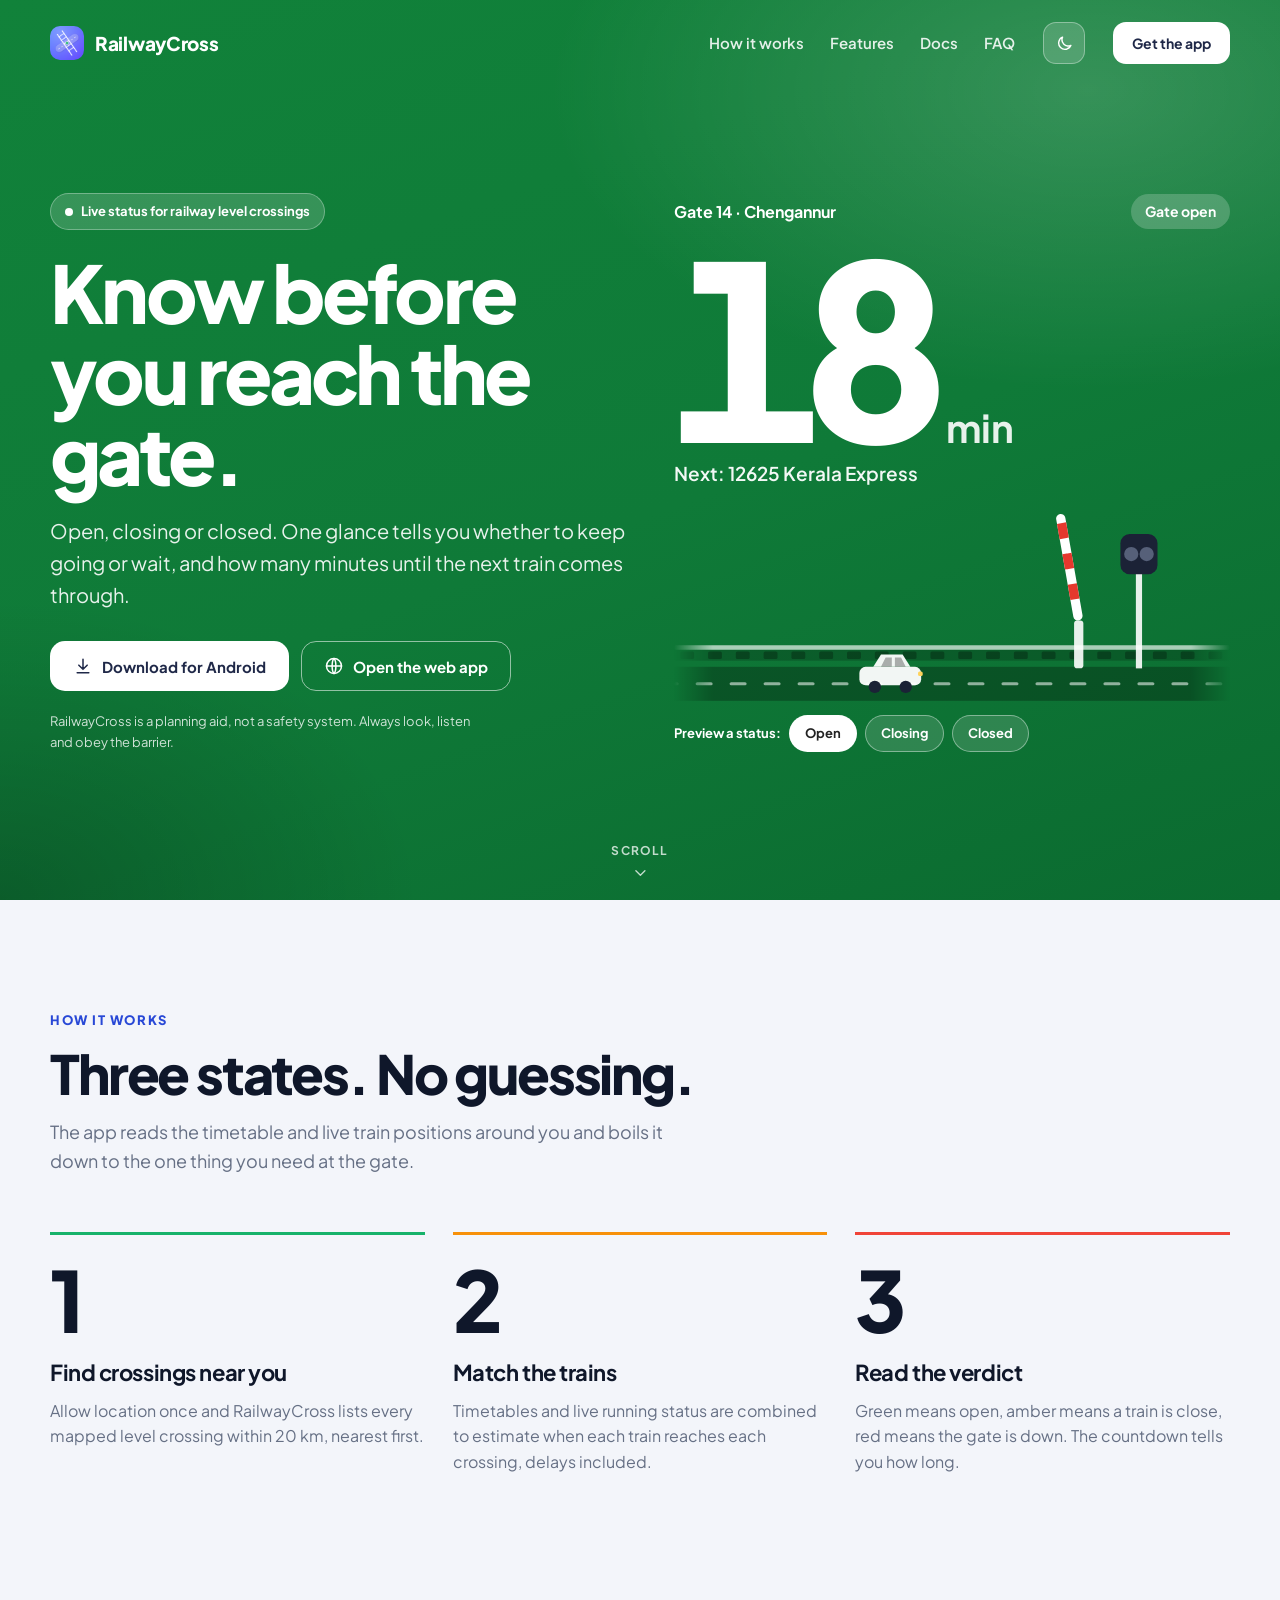
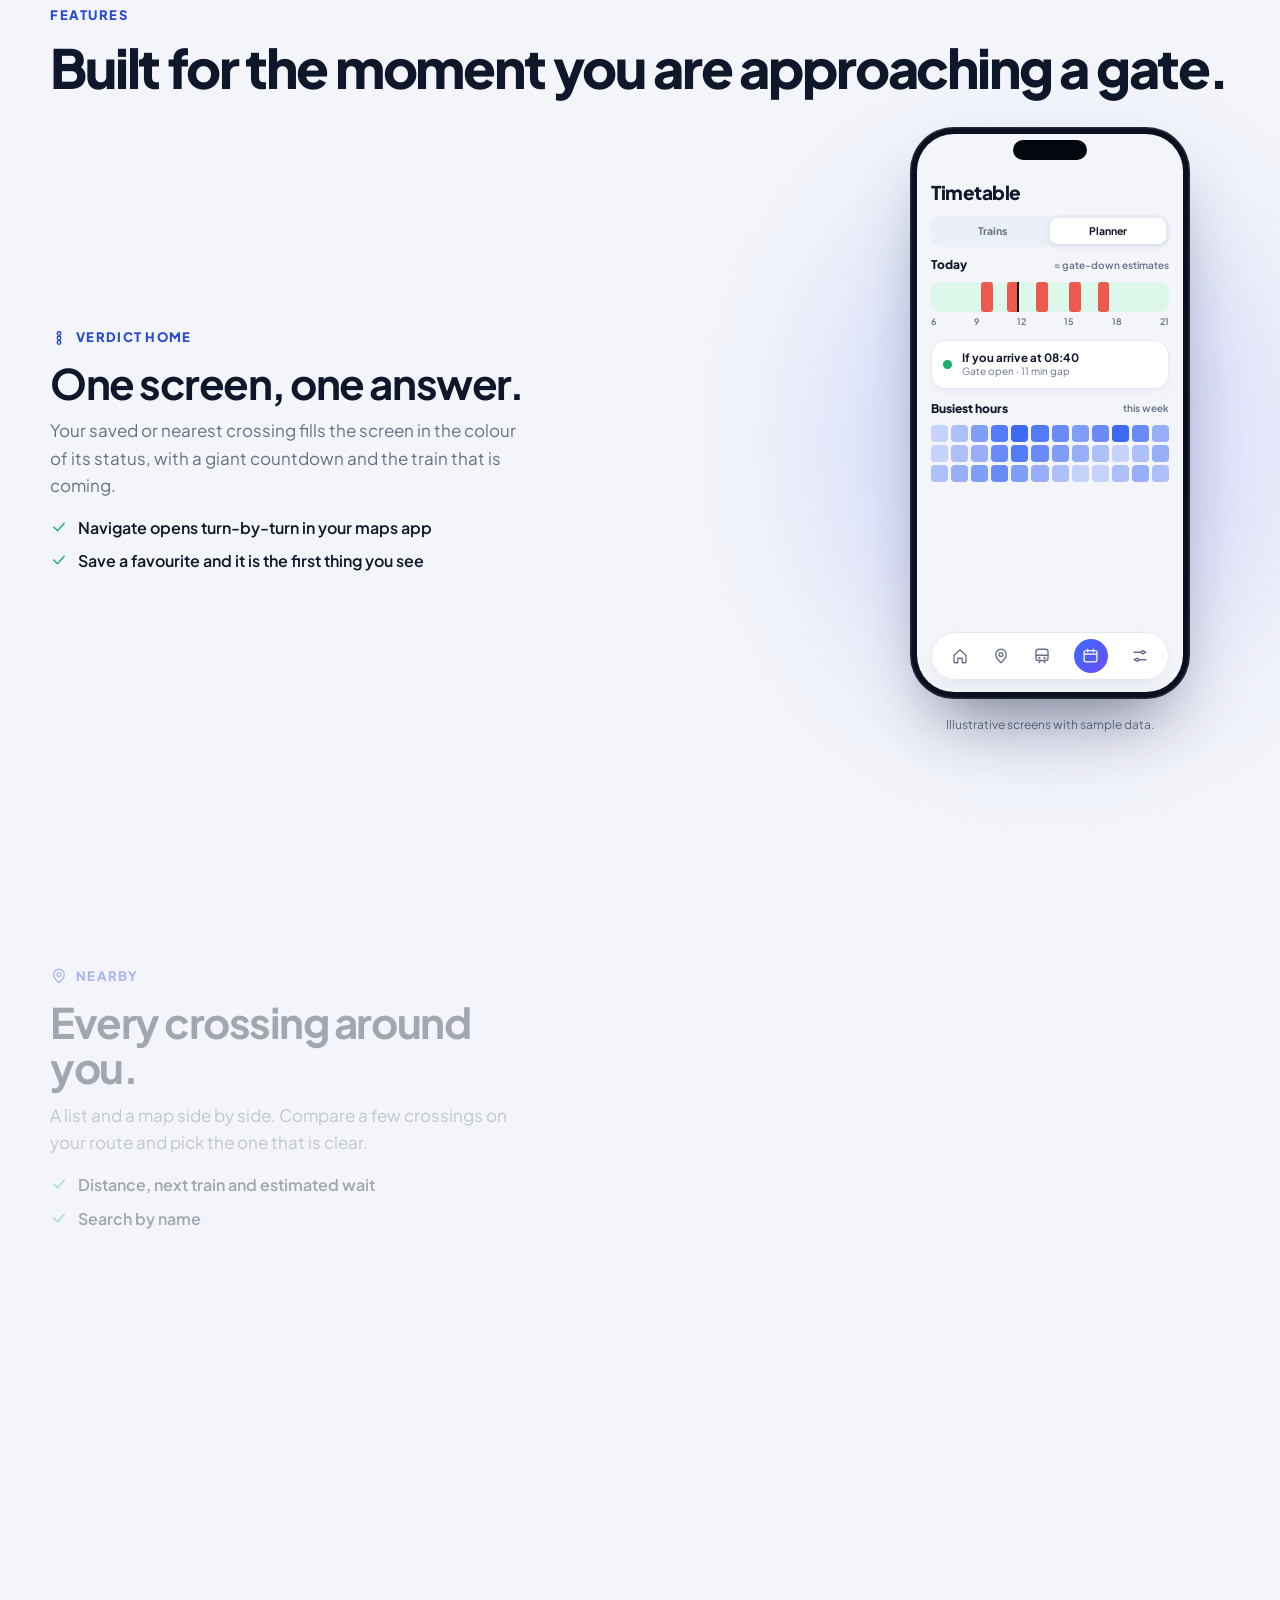
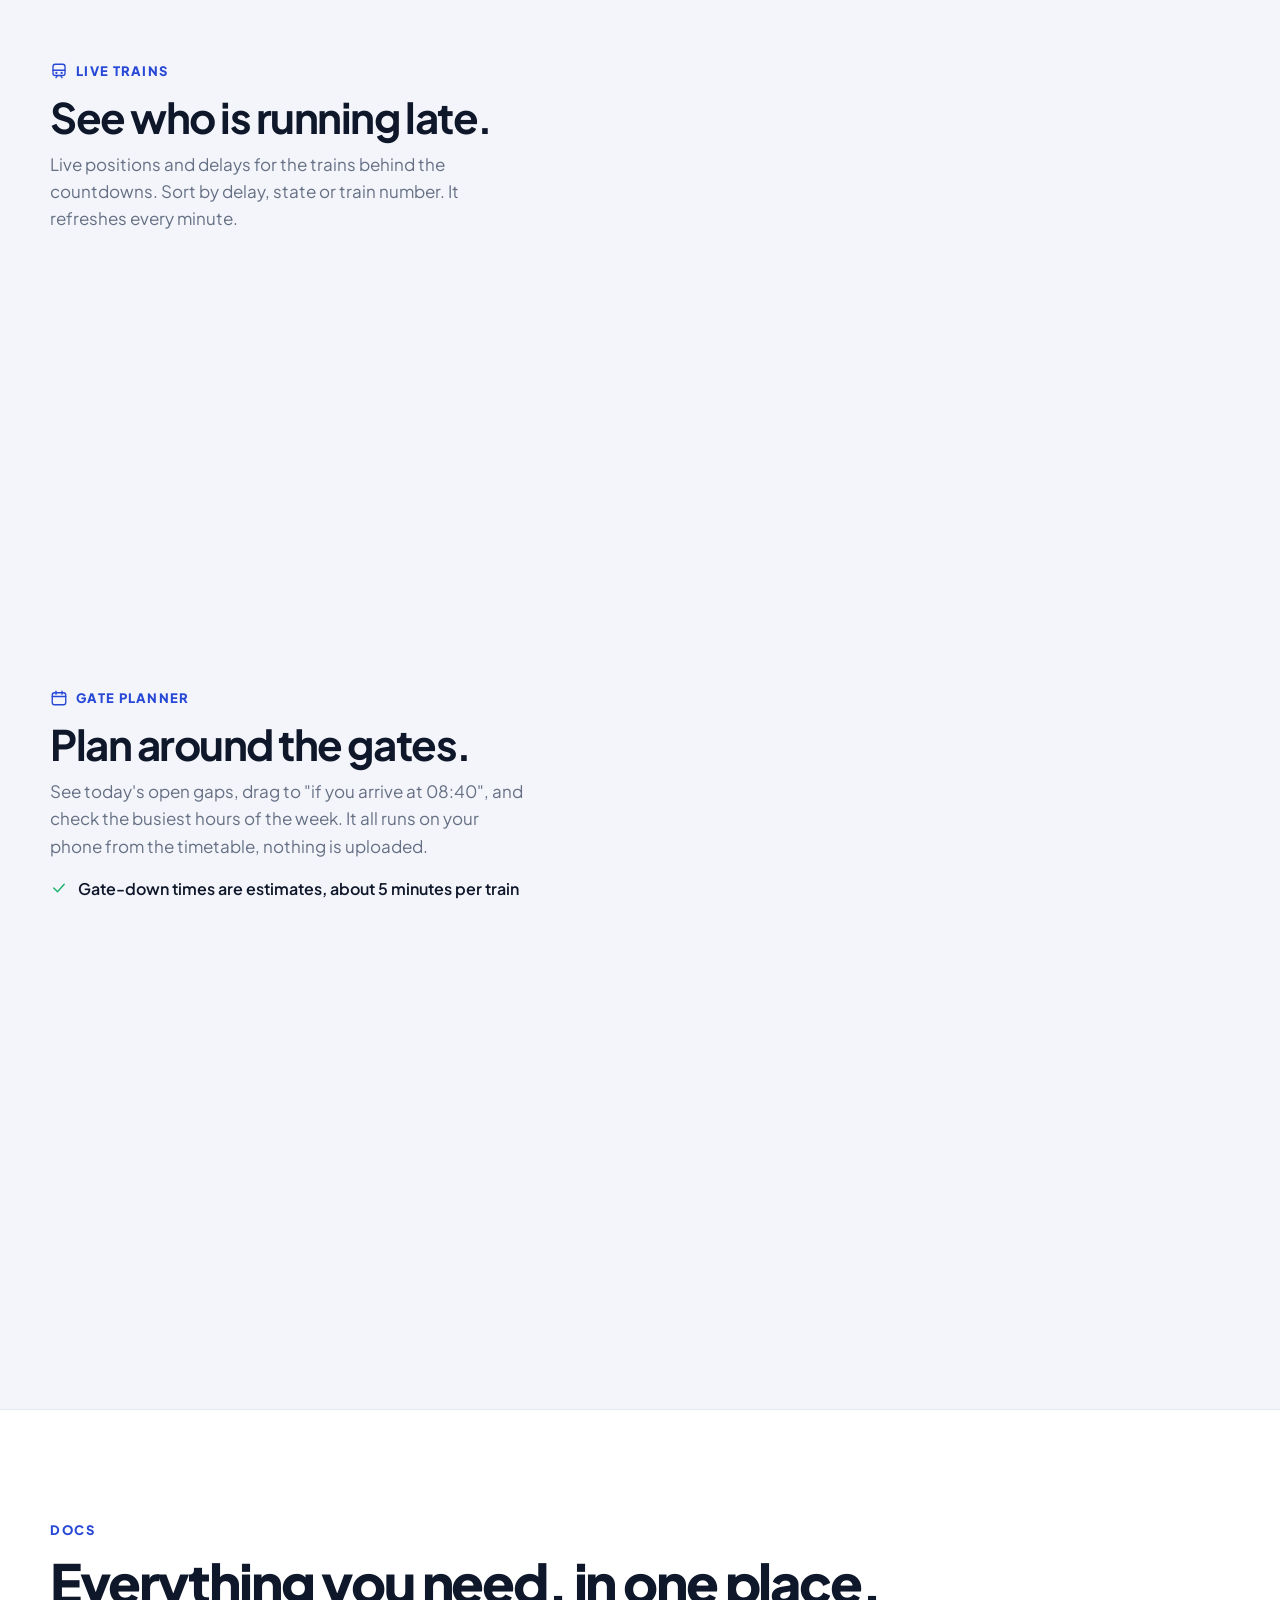
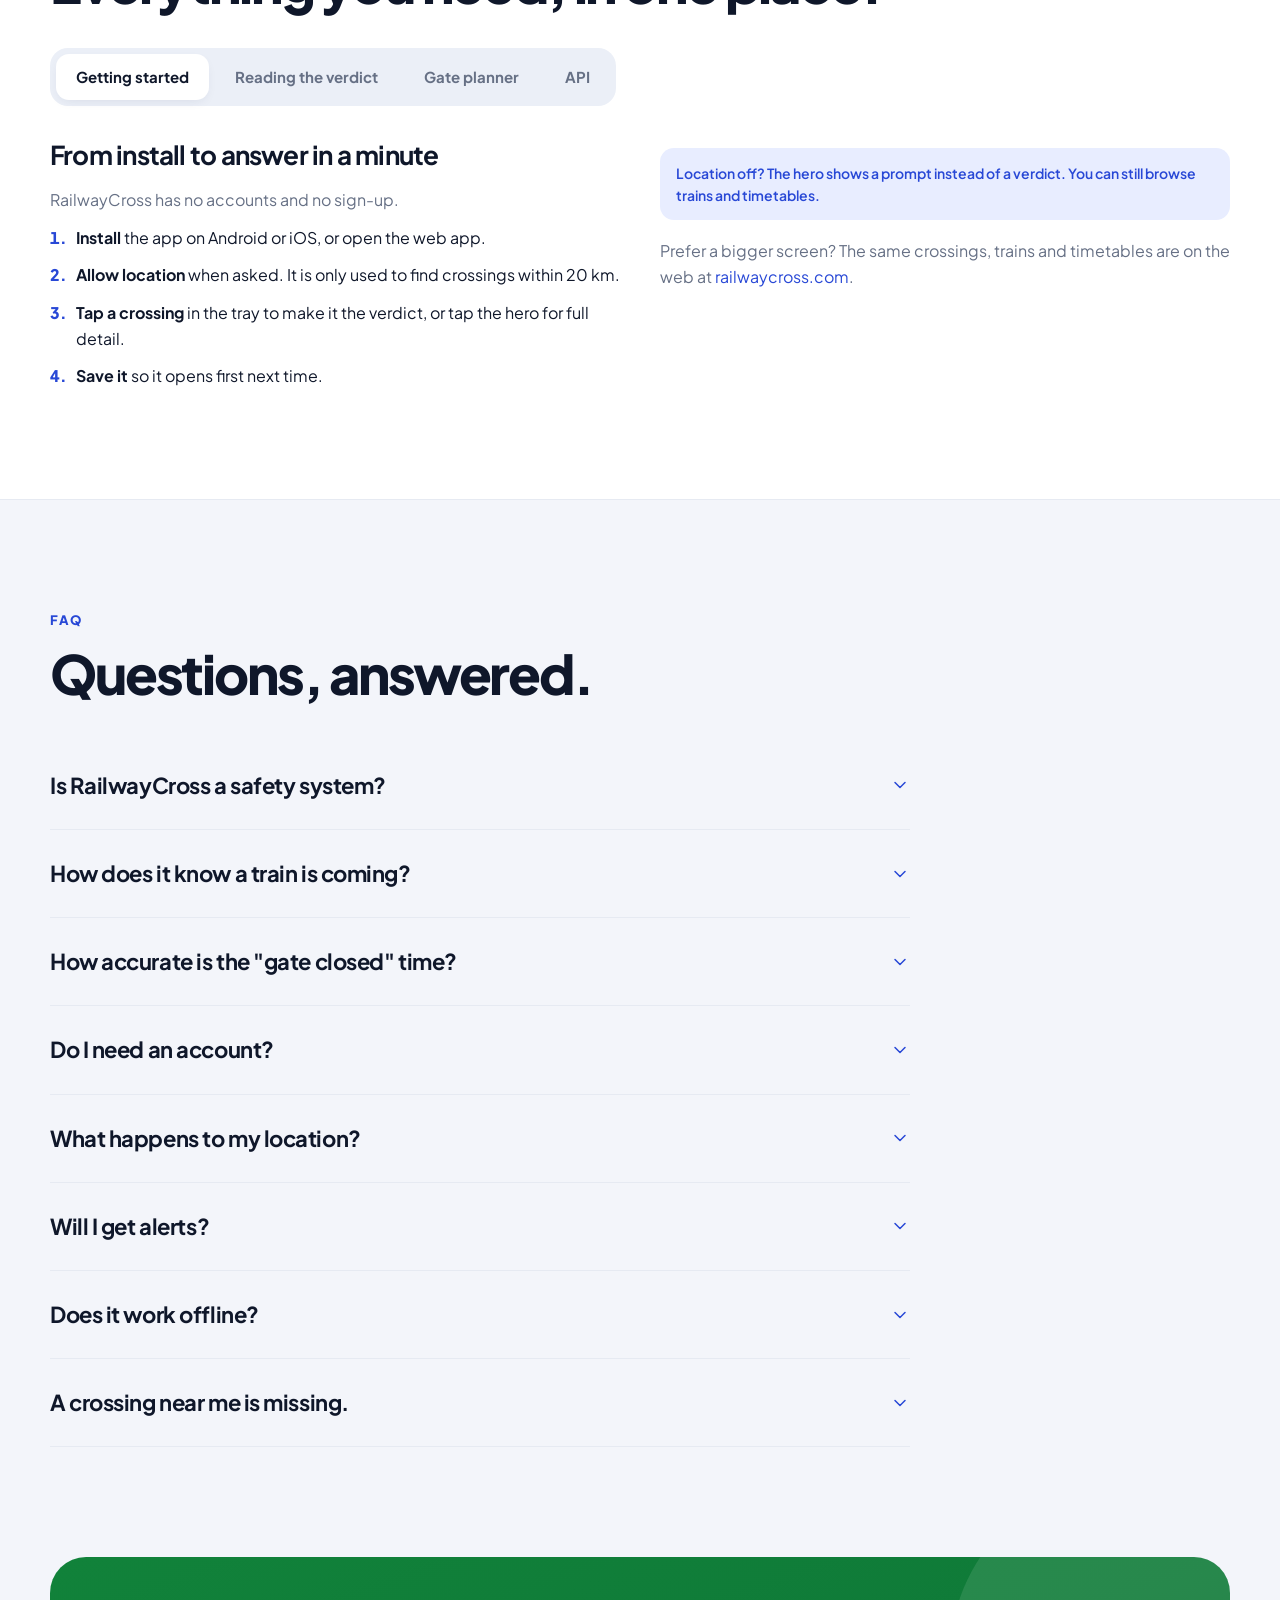
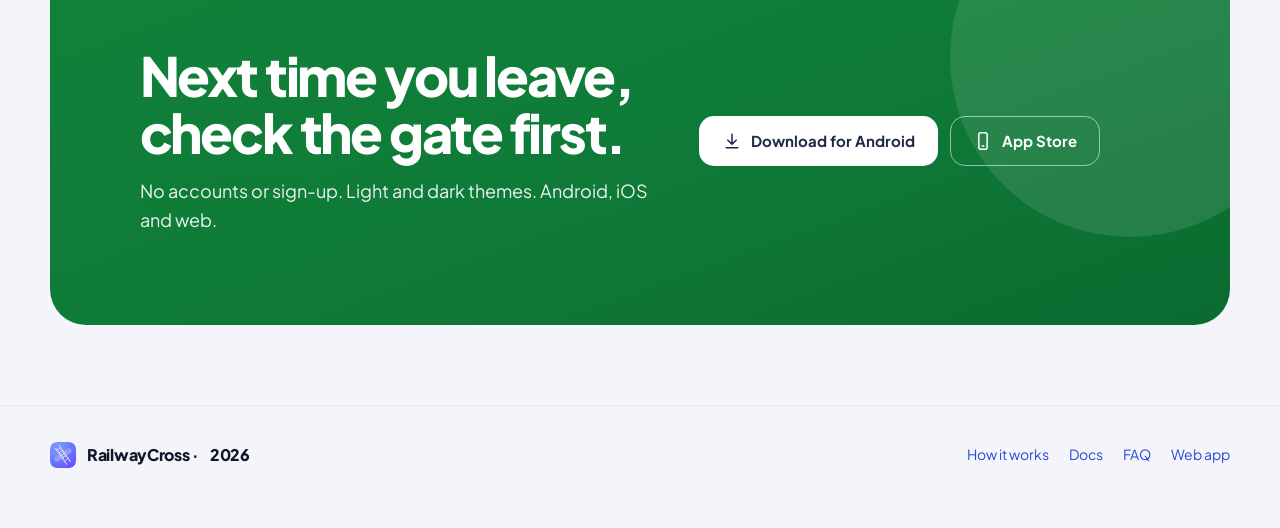
==== 1-verdict.html @ 06ab2696 "Add four landing page concepts Static pages under landing/ sharing the app's palette, bundled Plus J" ====
<!doctype html>
<html lang="en">
<head>
<meta charset="utf-8">
<meta name="viewport" content="width=device-width,initial-scale=1">
<title>RailwayCross | Know before you reach the gate</title>
<meta name="description" content="RailwayCross tells you whether a railway level crossing is open, closing or closed, and how long until the next train.">
<meta name="theme-color" content="#0F7A38">
<link rel="icon" type="image/png" href="assets/favicon.png">
<link rel="apple-touch-icon" href="assets/favicon.png">
<link rel="stylesheet" href="assets/common.css">
<script src="assets/common.js"></script>
<style>
/* Concept 1 — "Verdict": the whole page is one status-coloured verdict, then it relaxes into a calm light page. */
.hero{position:relative;color:#fff;overflow:hidden;min-height:100svh;display:flex;flex-direction:column}
.hero::before{content:"";position:absolute;inset:0;background:radial-gradient(900px 500px at 85% 10%,rgba(255,255,255,.16),transparent 60%),radial-gradient(700px 500px at 0% 100%,rgba(0,0,0,.22),transparent 60%)}
.top{position:relative;z-index:5;display:flex;align-items:center;gap:28px;padding:22px 0}
.brand{display:flex;align-items:center;gap:11px;font-weight:800;font-size:19px;letter-spacing:-.3px;color:inherit}
.top nav{display:flex;gap:26px;margin-left:auto;font-weight:600;font-size:15px}
.top nav a{color:rgba(255,255,255,.88)}.top nav a:hover{color:#fff}
.top .theme-toggle{background:rgba(255,255,255,.16);border-color:rgba(255,255,255,.35);color:#fff}
.top .btn{height:42px;font-size:14px;padding:0 18px;border-radius:13px}
.hero-grid{position:relative;z-index:2;flex:1;display:grid;grid-template-columns:1.05fr 1fr;gap:40px;align-items:center;padding:16px 0 56px}
.eyebrow{display:inline-flex;align-items:center;gap:8px;background:rgba(255,255,255,.16);border:1px solid rgba(255,255,255,.3);padding:7px 14px;border-radius:99px;font-weight:700;font-size:13px}
.eyebrow i{width:8px;height:8px;border-radius:50%;background:#fff;animation:pulse 1.6s ease-in-out infinite}
@keyframes pulse{50%{opacity:.35;transform:scale(1.5)}}
h1{font-size:clamp(42px,6.2vw,80px);line-height:1.02;letter-spacing:-.045em;font-weight:800;margin:22px 0 20px}
.lede{font-size:clamp(17px,1.6vw,20px);max-width:30em;color:rgba(255,255,255,.9)}
.cta{display:flex;flex-wrap:wrap;gap:12px;margin-top:30px}
.fine{margin-top:20px;font-size:13px;color:rgba(255,255,255,.8);max-width:34em}
.stage{position:relative}
.stage .row{display:flex;align-items:center;justify-content:space-between;gap:12px;font-weight:700}
.stage .row .chip{background:rgba(255,255,255,.2);padding:6px 14px;border-radius:99px;font-size:14px}
.countdown{display:flex;align-items:baseline;gap:14px;line-height:.9;margin:6px 0 4px}
.countdown b{font-size:clamp(130px,19vw,260px);font-weight:800;letter-spacing:-.07em;font-variant-numeric:tabular-nums}
.countdown i{font-style:normal;font-size:clamp(26px,3vw,40px);font-weight:700;opacity:.9}
.stage .sub{font-size:19px;font-weight:600;opacity:.95}
.stage .scene{margin-top:12px}
.preview{display:flex;gap:8px;align-items:center;margin-top:14px;font-size:13px;font-weight:700;flex-wrap:wrap}
.preview button{background:rgba(255,255,255,.14);border:1.5px solid rgba(255,255,255,.4);color:#fff;padding:7px 15px;border-radius:99px;font-weight:700;font-size:13px}
.preview button[aria-pressed="true"]{background:#fff;color:#222}
.scroll-cue{position:absolute;bottom:18px;left:50%;transform:translateX(-50%);z-index:3;font-size:12px;font-weight:700;letter-spacing:.1em;text-transform:uppercase;opacity:.75;display:flex;flex-direction:column;align-items:center;gap:4px}
.scroll-cue svg{animation:bob 1.6s ease-in-out infinite}
@keyframes bob{50%{transform:translateY(5px)}}

section{padding:110px 0}
.kicker{font-size:13px;font-weight:800;letter-spacing:.12em;text-transform:uppercase;color:var(--acd)}
h2{font-size:clamp(32px,4.4vw,54px);line-height:1.06;letter-spacing:-.04em;font-weight:800;margin:14px 0 16px}
.sec-lede{font-size:18px;color:var(--mut);max-width:36em}

/* how it works */
.steps{display:grid;grid-template-columns:repeat(3,1fr);gap:28px;margin-top:56px}
.step{border-top:3px solid var(--tx);padding-top:22px}
.step:nth-child(1){border-color:var(--ok)}.step:nth-child(2){border-color:var(--warn)}.step:nth-child(3){border-color:var(--bad)}
.step .n{font-size:84px;font-weight:800;letter-spacing:-.06em;line-height:1;color:var(--tx)}
.step h3{font-size:22px;letter-spacing:-.02em;margin:14px 0 8px}
.step p{color:var(--mut)}

/* sticky features */
.feat-wrap{display:grid;grid-template-columns:1fr 360px;gap:80px;align-items:start}
.feats{padding-bottom:20vh}
.feat{min-height:72vh;display:flex;flex-direction:column;justify-content:center;opacity:.35;transition:opacity .4s;max-width:30em}
.feat.on{opacity:1}
.feat .tag{display:inline-flex;align-items:center;gap:8px;color:var(--acd);font-weight:800;font-size:13px;letter-spacing:.1em;text-transform:uppercase}
.feat h3{font-size:clamp(28px,3.4vw,42px);letter-spacing:-.035em;line-height:1.08;margin:12px 0}
.feat p{color:var(--mut);font-size:17px}
.feat ul{margin:16px 0 0;padding:0;list-style:none;display:grid;gap:8px}
.feat li{display:flex;gap:10px;align-items:flex-start;font-weight:600}
.feat li svg{color:var(--ok);margin-top:3px}
.sticky{position:sticky;top:calc(50vh - 286px)}
.sticky .phone{margin-inline:auto;--s:1}
.sticky .phone .ph-screen{transition:opacity .25s}
.sticky::before{content:"";position:absolute;inset:8% -14% 4%;background:var(--brand);opacity:.16;filter:blur(70px);border-radius:50%}
.sticky .phone{position:relative}
.sample{font-size:12px;color:var(--mut);text-align:center;margin-top:16px}

/* docs */
.docs{background:var(--sf);border-block:1px solid var(--ln)}
.tabs{display:flex;gap:6px;flex-wrap:wrap;margin:36px 0 0;background:var(--subtle);padding:6px;border-radius:18px;width:fit-content;max-width:100%}
.tabs button{border:0;background:transparent;padding:11px 20px;border-radius:13px;font-weight:700;color:var(--mut);font-size:15px}
.tabs button[aria-selected="true"]{background:var(--sf);color:var(--tx);box-shadow:0 4px 12px -4px var(--shadow)}
.panel{margin-top:28px;display:grid;grid-template-columns:1fr 1fr;gap:40px;align-items:start}
.panel[hidden]{display:none}
.panel h3{font-size:26px;letter-spacing:-.03em;margin-bottom:12px}
.panel p{color:var(--mut);margin-bottom:12px}
.panel ol{padding-left:20px;margin:0;display:grid;gap:12px}
.panel li{padding-left:6px}.panel li::marker{font-weight:800;color:var(--acd)}
.legend{display:grid;gap:12px}
.legend .it{display:flex;gap:14px;align-items:center;border-radius:18px;padding:16px 18px;color:#fff;background:linear-gradient(160deg,var(--a),var(--b))}
.legend .it b{font-size:17px;display:block}.legend .it span{font-size:14px;opacity:.92}
.legend .it .px{margin-left:auto;background:rgba(255,255,255,.2);color:#fff}
pre{margin:0;background:#0B1020;color:#DCE6FF;border-radius:18px;padding:20px 22px;overflow:auto;font:13px/1.65 var(--mono);box-shadow:0 20px 40px -24px rgba(0,0,0,.5)}
pre .k{color:#8FB0FF}pre .s{color:#7FE3B1}pre .c{color:#7A86A6}
.note{background:var(--acsoft);color:var(--acd);border-radius:14px;padding:14px 16px;font-weight:600;font-size:14px;margin-top:14px}

/* faq */
.faq{max-width:860px;margin-top:40px}
details{border-bottom:1.5px solid var(--ln);padding:6px 0}
summary{list-style:none;cursor:pointer;display:flex;justify-content:space-between;align-items:center;gap:20px;padding:20px 0;font-size:clamp(18px,2vw,22px);font-weight:700;letter-spacing:-.02em}
summary::-webkit-details-marker{display:none}
summary svg{transition:transform .25s;color:var(--acd)}
details[open] summary svg{transform:rotate(180deg)}
details p{color:var(--mut);padding:0 0 22px;max-width:46em;font-size:17px}

/* closing CTA */
.final{padding:0 0 80px}
.final .box{border-radius:36px;color:#fff;padding:clamp(40px,7vw,90px);display:grid;grid-template-columns:1.2fr 1fr;gap:30px;align-items:center;position:relative;overflow:hidden}
.final .box::after{content:"";position:absolute;right:-80px;top:-80px;width:360px;height:360px;border-radius:50%;background:rgba(255,255,255,.1)}
.final h2{margin-top:0}
footer{padding:36px 0 60px;border-top:1px solid var(--ln);color:var(--mut);font-size:14px}
footer .wrap{display:flex;gap:20px;flex-wrap:wrap;align-items:center;justify-content:space-between}
footer nav{display:flex;gap:20px;flex-wrap:wrap}

@media (max-width:980px){
  .top nav{display:none}.top .theme-toggle{margin-left:auto}
  .hero-grid{grid-template-columns:1fr;gap:34px;padding-top:6px}
  .scroll-cue{display:none}
  .steps{grid-template-columns:1fr}
  .feat-wrap{grid-template-columns:1fr;gap:20px}
  .sticky{position:relative;top:0;order:-1;margin-bottom:10px}
  .sticky .phone{--s:.85}
  .sticky::before{inset:8% 8% 4%}
  .feat{min-height:auto;opacity:1;padding:26px 0}
  .feats{padding-bottom:0}
  .panel,.final .box{grid-template-columns:1fr}
  section{padding:80px 0}
}
@media (max-width:520px){.top .btn{display:none}}
</style>
</head>
<body>

<header class="hero vbg" data-demo data-state="open" id="top">
  <div class="wrap top">
    <a class="brand" href="#top"><span data-logo="34"></span>RailwayCross</a>
    <nav aria-label="Primary">
      <a href="#how">How it works</a><a href="#features">Features</a><a href="#docs">Docs</a><a href="#faq">FAQ</a>
    </nav>
    <button class="theme-toggle" data-theme-toggle type="button"></button>
    <a class="btn btn-white" href="#get">Get the app</a>
  </div>

  <div class="wrap hero-grid">
    <div>
      <span class="eyebrow"><i></i> Live status for railway level crossings</span>
      <h1>Know before you reach the gate.</h1>
      <p class="lede">Open, closing or closed. One glance tells you whether to keep going or wait, and how many minutes until the next train comes through.</p>
      <div class="cta" id="get">
        <a class="btn btn-white" href="#" data-icon="download">Download for Android</a>
        <a class="btn btn-line" href="https://railwaycross.com/" data-icon="globe">Open the web app</a>
      </div>
      <p class="fine">RailwayCross is a planning aid, not a safety system. Always look, listen and obey the barrier.</p>
    </div>

    <div class="stage" aria-live="polite">
      <div class="row"><span>Gate 14 · Chengannur</span><span class="chip" data-bind="pill">Gate open</span></div>
      <div class="countdown"><b data-bind="big">18</b><i data-bind="unit">min</i></div>
      <div class="sub" data-bind="sub">Next: 12625 Kerala Express</div>
      <div data-scene></div>
      <div class="preview"><span>Preview a status:</span>
        <button type="button" data-set-state="open" aria-pressed="true">Open</button>
        <button type="button" data-set-state="closing" aria-pressed="false">Closing</button>
        <button type="button" data-set-state="closed" aria-pressed="false">Closed</button>
      </div>
    </div>
  </div>
  <div class="scroll-cue" aria-hidden="true">Scroll<span data-icon="chevron" data-size="18"></span></div>
</header>

<main>
<section id="how">
  <div class="wrap">
    <div class="kicker reveal">How it works</div>
    <h2 class="reveal">Three states. No guessing.</h2>
    <p class="sec-lede reveal">The app reads the timetable and live train positions around you and boils it down to the one thing you need at the gate.</p>
    <div class="steps">
      <div class="step reveal"><div class="n">1</div><h3>Find crossings near you</h3><p>Allow location once and RailwayCross lists every mapped level crossing within 20 km, nearest first.</p></div>
      <div class="step reveal"><div class="n">2</div><h3>Match the trains</h3><p>Timetables and live running status are combined to estimate when each train reaches each crossing, delays included.</p></div>
      <div class="step reveal"><div class="n">3</div><h3>Read the verdict</h3><p>Green means open, amber means a train is close, red means the gate is down. The countdown tells you how long.</p></div>
    </div>
  </div>
</section>

<section id="features" style="padding-top:20px">
  <div class="wrap">
    <div class="kicker reveal">Features</div>
    <h2 class="reveal">Built for the moment you are approaching a gate.</h2>
    <div class="feat-wrap" style="margin-top:30px">
      <div class="feats">
        <article class="feat on" data-screen="home">
          <span class="tag"><span data-icon="signal" data-size="18"></span>Verdict home</span>
          <h3>One screen, one answer.</h3>
          <p>Your saved or nearest crossing fills the screen in the colour of its status, with a giant countdown and the train that is coming.</p>
          <ul><li><span data-icon="check" data-size="18"></span>Navigate opens turn-by-turn in your maps app</li><li><span data-icon="check" data-size="18"></span>Save a favourite and it is the first thing you see</li></ul>
        </article>
        <article class="feat" data-screen="nearby">
          <span class="tag"><span data-icon="pin" data-size="18"></span>Nearby</span>
          <h3>Every crossing around you.</h3>
          <p>A list and a map side by side. Compare a few crossings on your route and pick the one that is clear.</p>
          <ul><li><span data-icon="check" data-size="18"></span>Distance, next train and estimated wait</li><li><span data-icon="check" data-size="18"></span>Search by name</li></ul>
        </article>
        <article class="feat" data-screen="trains">
          <span class="tag"><span data-icon="train" data-size="18"></span>Live trains</span>
          <h3>See who is running late.</h3>
          <p>Live positions and delays for the trains behind the countdowns. Sort by delay, state or train number. It refreshes every minute.</p>
        </article>
        <article class="feat" data-screen="planner">
          <span class="tag"><span data-icon="calendar" data-size="18"></span>Gate planner</span>
          <h3>Plan around the gates.</h3>
          <p>See today's open gaps, drag to "if you arrive at 08:40", and check the busiest hours of the week. It all runs on your phone from the timetable, nothing is uploaded.</p>
          <ul><li><span data-icon="check" data-size="18"></span>Gate-down times are estimates, about 5 minutes per train</li></ul>
        </article>
      </div>
      <div class="sticky" aria-hidden="false">
        <div data-demo data-state="open"><div class="phone" data-phone="home" id="stickyPhone"></div></div>
        <p class="sample">Illustrative screens with sample data.</p>
      </div>
    </div>
  </div>
</section>

<section class="docs" id="docs">
  <div class="wrap">
    <div class="kicker reveal">Docs</div>
    <h2 class="reveal">Everything you need, in one place.</h2>
    <div class="tabs" role="tablist" aria-label="Documentation">
      <button role="tab" aria-selected="true" aria-controls="p1" id="t1">Getting started</button>
      <button role="tab" aria-selected="false" aria-controls="p2" id="t2">Reading the verdict</button>
      <button role="tab" aria-selected="false" aria-controls="p3" id="t3">Gate planner</button>
      <button role="tab" aria-selected="false" aria-controls="p4" id="t4">API</button>
    </div>

    <div class="panel" id="p1" role="tabpanel" aria-labelledby="t1">
      <div><h3>From install to answer in a minute</h3><p>RailwayCross has no accounts and no sign-up.</p>
        <ol><li><b>Install</b> the app on Android or iOS, or open the web app.</li><li><b>Allow location</b> when asked. It is only used to find crossings within 20 km.</li><li><b>Tap a crossing</b> in the tray to make it the verdict, or tap the hero for full detail.</li><li><b>Save it</b> so it opens first next time.</li></ol></div>
      <div><div class="note">Location off? The hero shows a prompt instead of a verdict. You can still browse trains and timetables.</div>
      <p style="margin-top:18px">Prefer a bigger screen? The same crossings, trains and timetables are on the web at <a href="https://railwaycross.com/">railwaycross.com</a>.</p></div>
    </div>

    <div class="panel" id="p2" role="tabpanel" aria-labelledby="t2" hidden>
      <div><h3>The colour is the answer</h3><p>The same three colours are used on the hero, the pills and the map, so a status reads the same everywhere.</p></div>
      <div class="legend">
        <div class="it" style="--a:#11823A;--b:#0B6B30"><div><b>Open</b><span>No train expected soon. The countdown shows time to the next one.</span></div><span class="px">Open</span></div>
        <div class="it" style="--a:#B85A00;--b:#8A3F08"><div><b>Closing</b><span>A train is close. The gate is about to come down.</span></div><span class="px">Closing</span></div>
        <div class="it" style="--a:#D8352A;--b:#8F1A12"><div><b>Closed</b><span>Gate down, train passing. Shows an estimated wait.</span></div><span class="px">Closed</span></div>
      </div>
    </div>

    <div class="panel" id="p3" role="tabpanel" aria-labelledby="t3" hidden>
      <div><h3>How the planner estimates gates</h3><p>The backend knows when trains pass a crossing, not how long the gate stays down. So the planner assumes each train closes it from 1 minute before to 4 minutes after the crossing time, and live delays shift those windows.</p>
        <p>Everything is computed on your device from the timetable it already loaded. Estimates are marked with "≈" wherever they appear.</p></div>
      <div><ol><li><b>Today</b> shows gate-down windows and the open gaps between them.</li><li><b>If you arrive at…</b> lets you scrub to a time and see the verdict for it.</li><li><b>Busiest hours</b> is a weekly heatmap of when gates are down most.</li></ol></div>
    </div>

    <div class="panel" id="p4" role="tabpanel" aria-labelledby="t4" hidden>
      <div><h3>Public, read-only endpoints</h3><p>The app is a client of the RailwayCross backend. The endpoints it uses need no key or login.</p>
        <p><b>GET /api/crossings/nearby/</b><br>latitude, longitude, radius (km, app uses 20), with_status=1 to include verdicts.</p>
        <p><b>GET /api/crossings/&lt;id&gt;/timetable/</b><br>Trains passing a crossing with crossing times.</p>
        <p><b>GET /api/trains/live/</b><br>sort = delay, state or number.</p>
        <div class="note">Response shapes can change. Treat this as a guide, not a contract.</div></div>
<pre><span class="c"># nearby crossings with status</span>
curl -G <span class="s">"https://admin.railwaycross.com/api/crossings/nearby/"</span> \
  -d latitude=9.30 -d longitude=76.59 -d radius=20 -d with_status=1

{
  <span class="k">"count"</span>: 2,
  <span class="k">"radius_km"</span>: 20,
  <span class="k">"crossings"</span>: [{
    <span class="k">"id"</span>: 14,
    <span class="k">"name"</span>: <span class="s">"Gate 14"</span>,
    <span class="k">"distance_km"</span>: 1.2,
    <span class="k">"status"</span>: <span class="s">"closing"</span>,
    <span class="k">"minutes_until_next"</span>: 3,
    <span class="k">"est_wait_minutes"</span>: 4,
    <span class="k">"next_train"</span>: {
      <span class="k">"train_number"</span>: 12625,
      <span class="k">"delay_minutes"</span>: 12
    }
  }]
}</pre>
    </div>
  </div>
</section>

<section id="faq">
  <div class="wrap">
    <div class="kicker reveal">FAQ</div>
    <h2 class="reveal">Questions, answered.</h2>
    <div class="faq">
      <details><summary>Is RailwayCross a safety system?<span data-icon="chevron"></span></summary><p>No. It is a planning aid built on timetables and live running data, and either can be wrong. Never cross against a barrier, signal or siren, and always look and listen yourself.</p></details>
      <details><summary>How does it know a train is coming?<span data-icon="chevron"></span></summary><p>The backend combines train timetables with live running status, then works out when each train should reach each crossing on its route, including the current delay.</p></details>
      <details><summary>How accurate is the "gate closed" time?<span data-icon="chevron"></span></summary><p>Train arrival times come from data. Gate-down duration is an estimate: we assume about 5 minutes per train. That is why the planner uses "≈" and says "estimates".</p></details>
      <details><summary>Do I need an account?<span data-icon="chevron"></span></summary><p>No. There are no accounts. Your saved crossing, theme and alert preferences are kept on your device.</p></details>
      <details><summary>What happens to my location?<span data-icon="chevron"></span></summary><p>Your coordinates are sent with the nearby-crossings request so the server can find crossings within 20 km. Nothing else about you is collected because there is nothing to sign in to.</p></details>
      <details><summary>Will I get alerts?<span data-icon="chevron"></span></summary><p>Settings has closure and delay alert toggles that record what you want. Push notification delivery is not switched on yet.</p></details>
      <details><summary>Does it work offline?<span data-icon="chevron"></span></summary><p>It needs a connection for live data. Without one you get a clear offline state instead of a stale answer.</p></details>
      <details><summary>A crossing near me is missing.<span data-icon="chevron"></span></summary><p>Crossings come from the backend's mapped data. If one is not there yet, it has not been mapped.</p></details>
    </div>
  </div>
</section>

<div class="final">
  <div class="wrap">
    <div class="box vbg" data-demo data-state="closing">
      <div><h2>Next time you leave, check the gate first.</h2><p style="font-size:18px;opacity:.92">No accounts or sign-up. Light and dark themes. Android, iOS and web.</p></div>
      <div class="cta" style="margin:0;justify-content:flex-start"><a class="btn btn-white" href="#" data-icon="download">Download for Android</a><a class="btn btn-line" href="#" data-icon="phone">App Store</a></div>
    </div>
  </div>
</div>
</main>

<footer>
  <div class="wrap">
    <span class="brand" style="color:var(--tx);font-size:16px"><span data-logo="26"></span>RailwayCross · <span data-year></span></span>
    <nav><a href="#how">How it works</a><a href="#docs">Docs</a><a href="#faq">FAQ</a><a href="https://railwaycross.com/">Web app</a></nav>
  </div>
</footer>

<script>
(function(){
  // Sticky phone swaps screen as each feature scrolls into the middle of the viewport.
  var phone=document.getElementById('stickyPhone'),feats=[].slice.call(document.querySelectorAll('.feat')),cur='home';
  if('IntersectionObserver' in window){
    var io=new IntersectionObserver(function(es){es.forEach(function(e){
      if(!e.isIntersecting)return;
      var n=e.target.getAttribute('data-screen');
      feats.forEach(function(f){f.classList.toggle('on',f===e.target)});
      if(n===cur)return;cur=n;
      var s=phone.querySelector('.ph-screen');if(s)s.style.opacity=0;
      setTimeout(function(){RC.mountPhone(phone,n)},180);
    })},{rootMargin:'-45% 0px -45% 0px'});
    feats.forEach(function(f){io.observe(f)});
  }
  // Docs tabs
  var tabs=[].slice.call(document.querySelectorAll('[role=tab]'));
  tabs.forEach(function(t){t.addEventListener('click',function(){
    tabs.forEach(function(x){var on=x===t;x.setAttribute('aria-selected',on);document.getElementById(x.getAttribute('aria-controls')).hidden=!on});
  });t.addEventListener('keydown',function(e){
    var i=tabs.indexOf(t),n=e.key==='ArrowRight'?i+1:e.key==='ArrowLeft'?i-1:null;
    if(n!==null){tabs[(n+tabs.length)%tabs.length].focus();tabs[(n+tabs.length)%tabs.length].click()}
  })});
})();
</script>
</body>
</html>
---- assets/common.css ----
/* RailwayCross landing pages: shared tokens + kit.
   Tokens are copied 1:1 from lib/theme/app_colors.dart and lib/utils/crossing_status.dart.
   Every landing page links this file, so the colour theme stays identical to the app. */

@font-face{font-family:'PlusJakartaSans';src:url(fonts/PlusJakartaSans-Regular.ttf) format('truetype');font-weight:400;font-display:swap}
@font-face{font-family:'PlusJakartaSans';src:url(fonts/PlusJakartaSans-Medium.ttf) format('truetype');font-weight:500;font-display:swap}
@font-face{font-family:'PlusJakartaSans';src:url(fonts/PlusJakartaSans-SemiBold.ttf) format('truetype');font-weight:600;font-display:swap}
@font-face{font-family:'PlusJakartaSans';src:url(fonts/PlusJakartaSans-Bold.ttf) format('truetype');font-weight:700;font-display:swap}
@font-face{font-family:'PlusJakartaSans';src:url(fonts/PlusJakartaSans-ExtraBold.ttf) format('truetype');font-weight:800;font-display:swap}

/* Animatable verdict colours so the status hero cross-fades instead of snapping. */
@property --vg1{syntax:'<color>';inherits:true;initial-value:#11823A}
@property --vg2{syntax:'<color>';inherits:true;initial-value:#0F7A38}
@property --vg3{syntax:'<color>';inherits:true;initial-value:#0B6B30}

:root{
  --pg:#F3F5FA; --sf:#FFFFFF; --subtle:#EBEFF7; --field:#FFFFFF;
  --tx:#0F172A; --mut:#667085; --ln:#E6EAF2; --bd:#DCE2EE;
  --ac:#3563F5; --acd:#2848D6; --acsoft:#E8EDFF; --shadow:rgba(27,42,80,.10);
  --ok:#17B26A; --okbg:#DDF7EA; --oktx:#067647;
  --warn:#F79009; --warnbg:#FEF0D3; --warntx:#B54708;
  --bad:#F04438; --badbg:#FDE4E1; --badtx:#B42318;
  --brand:linear-gradient(135deg,#3B6BFF,#6A4DFF);
  --brand-a:#3B6BFF; --brand-b:#6A4DFF;
  --font:'PlusJakartaSans',system-ui,-apple-system,'Segoe UI',Roboto,sans-serif;
  --mono:ui-monospace,SFMono-Regular,Menlo,Consolas,monospace;
  color-scheme:light;
}
:root[data-theme="dark"]{
  --pg:#090E1C; --sf:#131A2E; --subtle:#1B2440; --field:#131A2E;
  --tx:#EEF2FF; --mut:#93A0BA; --ln:#222C47; --bd:#2B3757;
  --ac:#4C7BFF; --acd:#A3BAFF; --acsoft:#1C2850; --shadow:rgba(0,0,0,.4);
  --okbg:#0E2F22; --oktx:#4ADE9A; --warnbg:#362407; --warntx:#FDB84A; --badbg:#3A1714; --badtx:#FF8A80;
  color-scheme:dark;
}
@media (prefers-color-scheme:dark){
  :root:not([data-theme="light"]){
    --pg:#090E1C; --sf:#131A2E; --subtle:#1B2440; --field:#131A2E;
    --tx:#EEF2FF; --mut:#93A0BA; --ln:#222C47; --bd:#2B3757;
    --ac:#4C7BFF; --acd:#A3BAFF; --acsoft:#1C2850; --shadow:rgba(0,0,0,.4);
    --okbg:#0E2F22; --oktx:#4ADE9A; --warnbg:#362407; --warntx:#FDB84A; --badbg:#3A1714; --badtx:#FF8A80;
    color-scheme:dark;
  }
}

/* Verdict status palettes (verdictGradient in crossing_status.dart). */
[data-state="open"]{--vg1:#11823A;--vg2:#0F7A38;--vg3:#0B6B30;--vivid:#17B26A}
[data-state="closing"]{--vg1:#B85A00;--vg2:#A24D08;--vg3:#8A3F08;--vivid:#F79009}
[data-state="closed"]{--vg1:#D8352A;--vg2:#B5251B;--vg3:#8F1A12;--vivid:#F04438}
.vbg{background:linear-gradient(160deg,var(--vg1),var(--vg2) 55%,var(--vg3));transition:--vg1 .9s ease,--vg2 .9s ease,--vg3 .9s ease}

*,*::before,*::after{box-sizing:border-box}
html{scroll-behavior:smooth;-webkit-text-size-adjust:100%}
body{margin:0;background:var(--pg);color:var(--tx);font-family:var(--font);font-size:16px;line-height:1.6;-webkit-font-smoothing:antialiased;text-rendering:optimizeLegibility}
img,svg{display:block;max-width:100%}
a{color:var(--acd);text-decoration:none}
h1,h2,h3,h4,p{margin:0}
button{font:inherit;color:inherit;cursor:pointer}
:focus-visible{outline:3px solid var(--ac);outline-offset:3px;border-radius:8px}
.sr-only{position:absolute;width:1px;height:1px;overflow:hidden;clip:rect(0 0 0 0);white-space:nowrap}
.ic{flex:none}
.wrap{width:min(1180px,100% - 40px);margin-inline:auto}
@media (prefers-reduced-motion:reduce){html{scroll-behavior:auto}*{animation-duration:.001ms!important;animation-iteration-count:1!important;transition-duration:.001ms!important}}

/* Buttons */
.btn{display:inline-flex;align-items:center;gap:9px;height:50px;padding:0 22px;border-radius:15px;border:1.5px solid transparent;font-weight:700;font-size:15px;line-height:1;transition:transform .15s ease,box-shadow .2s ease,background .2s ease;white-space:nowrap}
.btn:active{transform:scale(.97)}
.btn-brand{background:var(--brand);color:#fff;box-shadow:0 10px 24px -8px rgba(59,107,255,.65)}
.btn-brand:hover{box-shadow:0 14px 30px -8px rgba(59,107,255,.8)}
.btn-ghost{background:var(--sf);border-color:var(--bd);color:var(--tx)}
.btn-ghost:hover{background:var(--subtle)}
.btn-white{background:#fff;color:#1F2848}
.btn-line{border-color:rgba(255,255,255,.55);color:#fff}
.btn-line:hover{background:rgba(255,255,255,.14)}

/* Theme toggle */
.theme-toggle{width:42px;height:42px;border-radius:13px;display:inline-grid;place-items:center;background:var(--sf);border:1.5px solid var(--bd);color:var(--tx)}
.theme-toggle:hover{background:var(--subtle)}

/* Status pills (same pairs as StatusPill in the app) */
.px{display:inline-flex;align-items:center;gap:6px;padding:3px 9px;border-radius:99px;font-size:11px;font-weight:700;line-height:1.4}
.px::before{content:"";width:6px;height:6px;border-radius:50%;background:currentColor}
.px.ok{background:var(--okbg);color:var(--oktx)}
.px.warn{background:var(--warnbg);color:var(--warntx)}
.px.bad{background:var(--badbg);color:var(--badtx)}

/* Scroll reveal */
.js .reveal{opacity:0;transform:translateY(22px);transition:opacity .7s ease,transform .7s cubic-bezier(.2,.7,.2,1)}
.js .reveal.in{opacity:1;transform:none}

/* ---------- Crossing scene (inline SVG, classic style) ---------- */
.scene{width:100%;height:auto;overflow:visible}
.scene .sc-ballast{fill:rgba(0,0,0,.2)}
.scene .sc-rail{fill:rgba(255,255,255,.65)}
.scene .sc-sleeper{fill:rgba(0,0,0,.28)}
.scene .sc-road{fill:rgba(0,0,0,.28)}
.scene .sc-dash{fill:rgba(255,255,255,.55)}
.scene .sc-mast{fill:rgba(255,255,255,.9)}
.scene .sc-head{fill:#1B2236}
.scene .sc-lamp{fill:#566079;transition:fill .3s}
.scene .sc-arm{transform-origin:262px 78px;transition:transform 2.2s cubic-bezier(.4,0,.2,1)}
.scene .sc-armbody{fill:#fff}
.scene .sc-stripe{fill:#E5382D}
.scene .sc-train{opacity:0}
.scene .sc-car{transform:translateX(120px)}
[data-state="open"] .scene .sc-arm{transform:rotate(80deg)}
[data-state="closing"] .scene .sc-arm{transform:rotate(38deg)}
[data-state="closed"] .scene .sc-arm{transform:rotate(0deg)}
[data-state="open"] .scene .sc-car{animation:sc-car 7s linear infinite}
[data-state="closing"] .scene .sc-lamp.a,[data-state="closed"] .scene .sc-lamp.a{animation:sc-blink 1s steps(1) infinite}
[data-state="closing"] .scene .sc-lamp.b,[data-state="closed"] .scene .sc-lamp.b{animation:sc-blink 1s steps(1) infinite .5s}
[data-state="closed"] .scene .sc-train{opacity:1;animation:sc-train 3.4s linear infinite}
@keyframes sc-blink{0%{fill:#FF4D3F}50%{fill:#566079}}
@keyframes sc-train{from{transform:translateX(-340px)}to{transform:translateX(400px)}}
@keyframes sc-car{from{transform:translateX(-70px)}to{transform:translateX(430px)}}

/* ---------- Phone mock ---------- */
.phone{position:relative;width:280px;height:572px;border-radius:44px;padding:7px;background:var(--phone-frame,#0B1020);box-shadow:0 40px 70px -28px rgba(15,23,42,.55),inset 0 0 0 1.5px rgba(255,255,255,.1);flex:none;zoom:var(--s,1);user-select:none}
.ph-notch{position:absolute;top:13px;left:50%;transform:translateX(-50%);width:74px;height:20px;border-radius:12px;background:#05070f;z-index:6}
.ph-screen{position:relative;width:100%;height:100%;border-radius:37px;overflow:hidden;background:var(--pg);color:var(--tx);font-size:11px;line-height:1.35;text-align:left}
.ph-screen *{box-sizing:border-box}
.m-hero{position:relative;padding:42px 16px 14px;color:#fff;height:362px;display:flex;flex-direction:column}
.m-top{display:flex;justify-content:space-between;align-items:center;font-size:10px;font-weight:600;opacity:.95}
.m-chip{background:rgba(255,255,255,.2);border-radius:99px;padding:3px 9px;font-weight:700}
.m-name{margin-top:14px;font-size:12px;font-weight:700;opacity:.92}
.m-big{display:flex;align-items:baseline;gap:6px;margin-top:2px}
.m-big b{font-size:74px;font-weight:800;letter-spacing:-3px;line-height:1;font-variant-numeric:tabular-nums}
.m-big i{font-style:normal;font-size:17px;font-weight:700;opacity:.9}
.m-sub{font-size:11px;font-weight:500;opacity:.92}
.m-scene{margin:auto -16px 8px}
.m-actions{display:flex;gap:8px}
.m-actions span{flex:1;text-align:center;padding:9px 0;border-radius:12px;font-weight:700;font-size:11px;background:rgba(255,255,255,.18);border:1px solid rgba(255,255,255,.35)}
.m-actions span:first-child{background:#fff;color:var(--vg3,#222)}
.m-tray{padding:12px 14px}
.m-h{font-size:12px;font-weight:800;margin-bottom:8px;display:flex;justify-content:space-between;align-items:center}
.m-h small{font-size:10px;color:var(--mut);font-weight:600}
.m-card{display:flex;align-items:center;gap:10px;background:var(--sf);border:1px solid var(--ln);border-radius:14px;padding:9px 11px;margin-bottom:7px;box-shadow:0 4px 12px -6px var(--shadow)}
.m-dot{width:9px;height:9px;border-radius:50%;flex:none}
.m-dot.ok{background:var(--ok)}.m-dot.warn{background:var(--warn)}.m-dot.bad{background:var(--bad)}
.m-card b{display:block;font-size:11.5px;font-weight:700}
.m-card small{display:block;color:var(--mut);font-size:10px}
.m-card .r{margin-left:auto;text-align:right;font-weight:800;font-size:12px;font-variant-numeric:tabular-nums}
.m-nav{position:absolute;left:14px;right:14px;bottom:12px;height:48px;border-radius:26px;background:var(--sf);border:1px solid var(--ln);box-shadow:0 10px 24px -8px var(--shadow);display:flex;align-items:center;justify-content:space-around;color:var(--mut);padding:0 8px}
.m-nav .on{width:34px;height:34px;border-radius:50%;background:var(--brand);color:#fff;display:grid;place-items:center}
.m-pg{padding:46px 14px 70px;height:100%}
.m-title{font-size:19px;font-weight:800;letter-spacing:-.5px;margin-bottom:10px}
.m-search{display:flex;align-items:center;gap:7px;background:var(--field);border:1px solid var(--bd);border-radius:12px;padding:8px 10px;color:var(--mut);font-size:11px;margin-bottom:10px}
.m-map{position:relative;height:150px;border-radius:16px;overflow:hidden;margin-bottom:10px;border:1px solid var(--ln);background:
  linear-gradient(90deg,transparent 49%,rgba(120,140,180,.22) 49% 51%,transparent 51%) 0 0/46px 46px,
  linear-gradient(0deg,transparent 49%,rgba(120,140,180,.22) 49% 51%,transparent 51%) 0 0/46px 46px,var(--subtle)}
.m-map::before{content:"";position:absolute;left:-10%;right:-10%;top:58%;height:5px;background:repeating-linear-gradient(90deg,var(--mut) 0 10px,var(--sf) 10px 16px);opacity:.7;transform:rotate(-8deg)}
.m-pin{position:absolute;width:20px;height:20px;border-radius:50% 50% 50% 0;transform:rotate(-45deg);border:2px solid #fff;box-shadow:0 3px 8px rgba(0,0,0,.3)}
.m-pin.ok{background:var(--ok)}.m-pin.warn{background:var(--warn)}.m-pin.bad{background:var(--bad)}
.m-me{position:absolute;width:14px;height:14px;border-radius:50%;background:var(--ac);border:3px solid #fff;box-shadow:0 0 0 8px rgba(53,99,245,.2)}
.m-seg{display:flex;background:var(--subtle);border-radius:11px;padding:3px;margin-bottom:10px}
.m-seg span{flex:1;text-align:center;padding:6px 0;border-radius:8px;font-weight:700;font-size:10.5px;color:var(--mut)}
.m-seg span.on{background:var(--sf);color:var(--tx);box-shadow:0 2px 6px var(--shadow)}
.m-bar{position:relative;height:30px;border-radius:9px;background:var(--okbg);overflow:hidden;margin:6px 0 4px}
.m-bar i{position:absolute;top:0;bottom:0;background:var(--bad);opacity:.88;border-radius:3px}
.m-bar u{position:absolute;top:-2px;bottom:-2px;width:2px;background:var(--tx);text-decoration:none}
.m-axis{display:flex;justify-content:space-between;color:var(--mut);font-size:9px;font-weight:600;margin-bottom:12px}
.m-heat{display:grid;grid-template-columns:repeat(12,1fr);gap:3px}
.m-heat i{aspect-ratio:1;border-radius:4px;background:var(--ac)}
.m-note{margin-top:10px;font-size:10px;color:var(--mut)}

/* Footer micro */
.safety{font-size:13px;color:var(--mut)}

.tick{animation:tick .5s cubic-bezier(.2,.8,.2,1)}
@keyframes tick{from{opacity:0;transform:translateY(8px)}to{opacity:1;transform:none}}

[data-scene]{overflow:hidden;-webkit-mask-image:linear-gradient(90deg,transparent,#000 7%,#000 93%,transparent);mask-image:linear-gradient(90deg,transparent,#000 7%,#000 93%,transparent)}

/* Local theme scopes: lets a tile or panel show the other palette regardless of the page theme. */
[data-force="light"]{--pg:#F3F5FA;--sf:#FFFFFF;--subtle:#EBEFF7;--field:#FFFFFF;--tx:#0F172A;--mut:#667085;--ln:#E6EAF2;--bd:#DCE2EE;--ac:#3563F5;--acd:#2848D6;--acsoft:#E8EDFF;--shadow:rgba(27,42,80,.10);--okbg:#DDF7EA;--oktx:#067647;--warnbg:#FEF0D3;--warntx:#B54708;--badbg:#FDE4E1;--badtx:#B42318;color-scheme:light;background:var(--pg);color:var(--tx)}
[data-force="dark"]{--pg:#090E1C;--sf:#131A2E;--subtle:#1B2440;--field:#131A2E;--tx:#EEF2FF;--mut:#93A0BA;--ln:#222C47;--bd:#2B3757;--ac:#4C7BFF;--acd:#A3BAFF;--acsoft:#1C2850;--shadow:rgba(0,0,0,.4);--okbg:#0E2F22;--oktx:#4ADE9A;--warnbg:#362407;--warntx:#FDB84A;--badbg:#3A1714;--badtx:#FF8A80;color-scheme:dark;background:var(--pg);color:var(--tx)}

/* Keep phone-mock text colours stable when a page styles bare <b>/<strong> inside its content column. */
.ph-screen .m-big b{color:#fff}
.ph-screen .m-card b,.ph-screen .m-title,.ph-screen .m-h{color:var(--tx)}
body{overflow-x:clip}
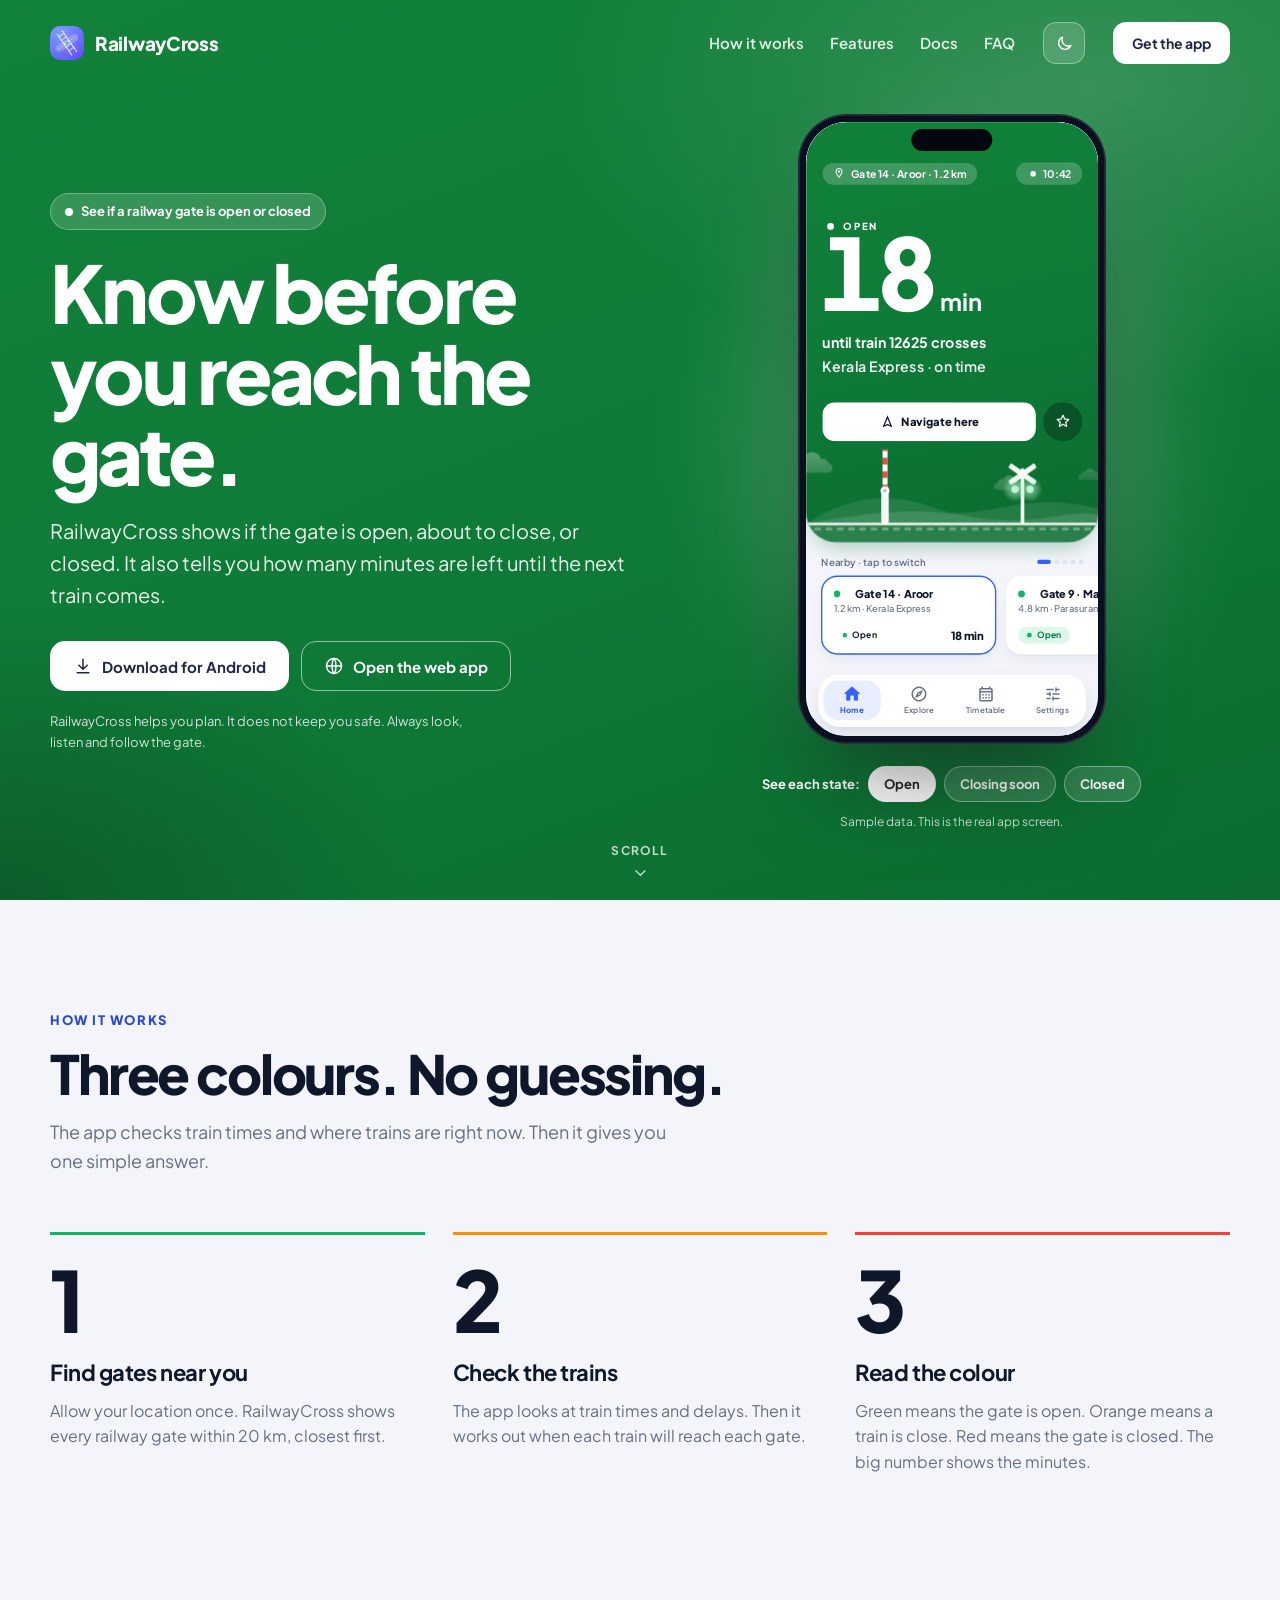
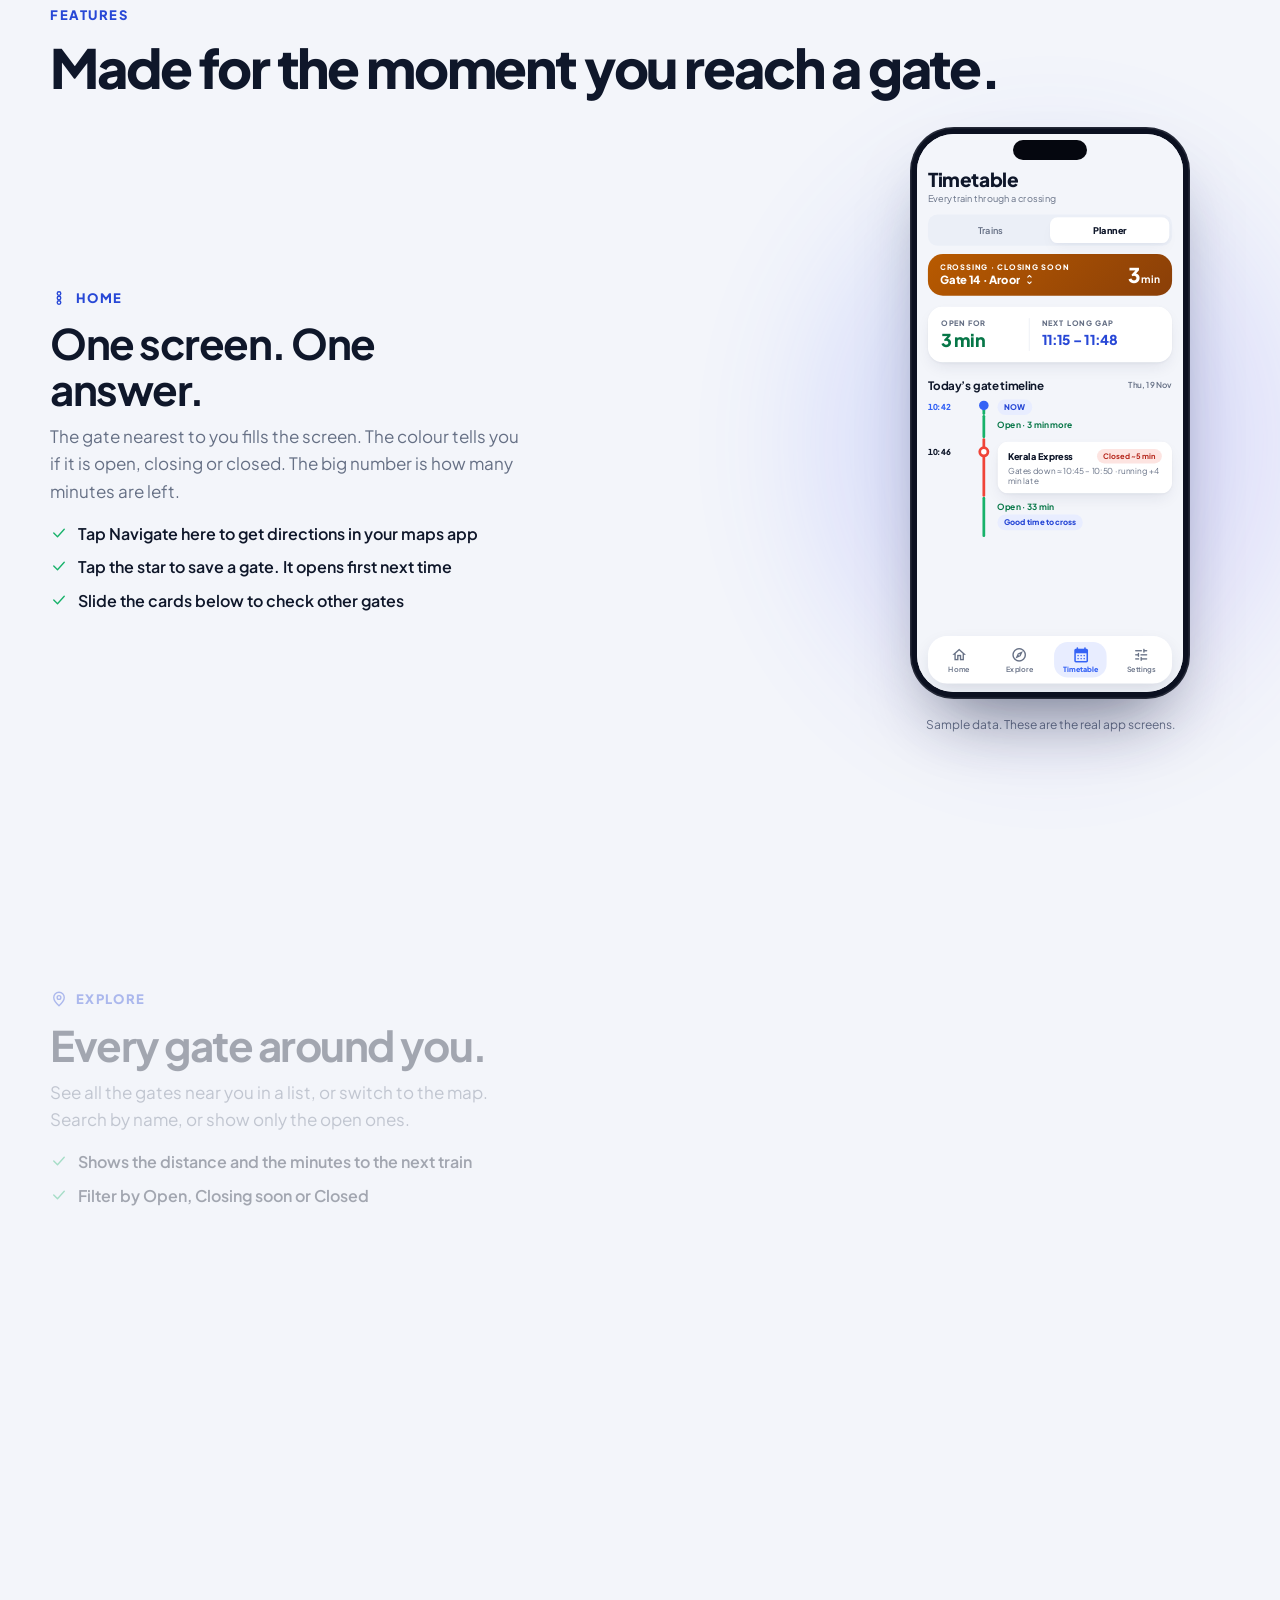
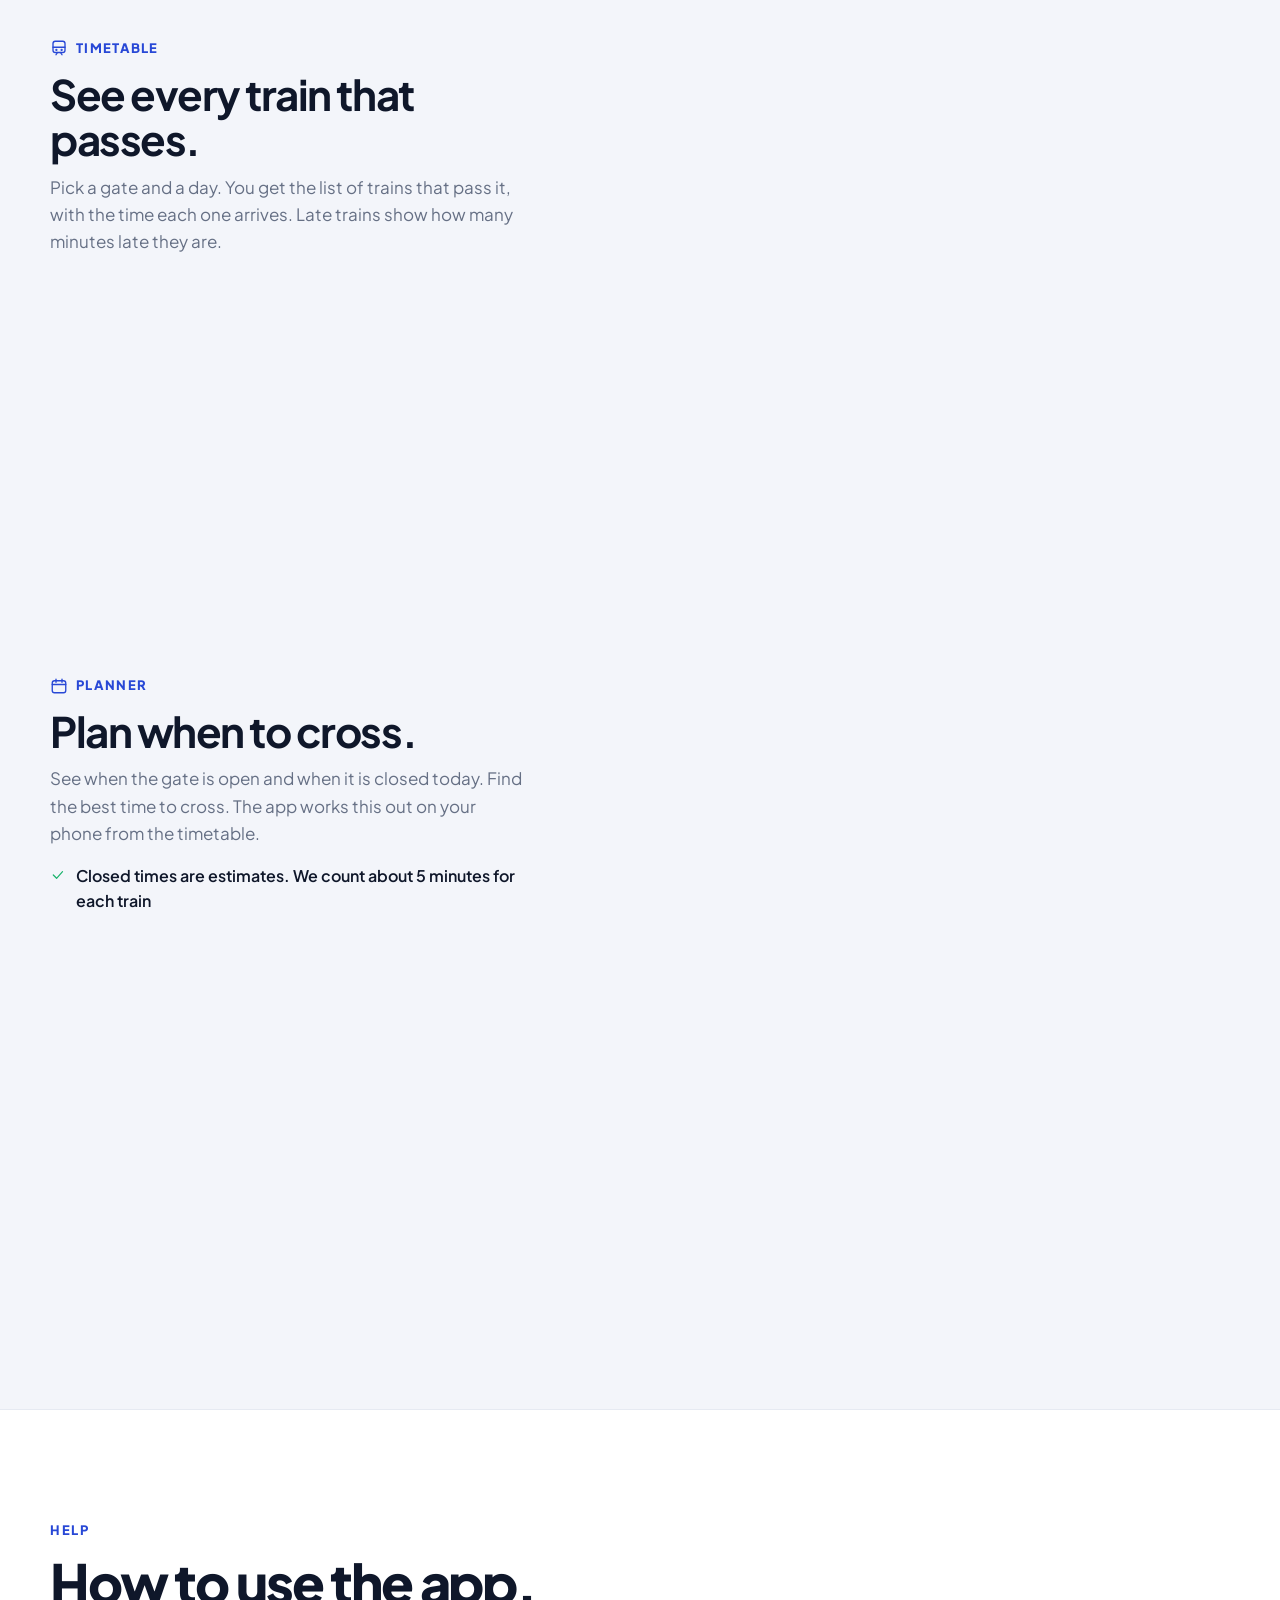
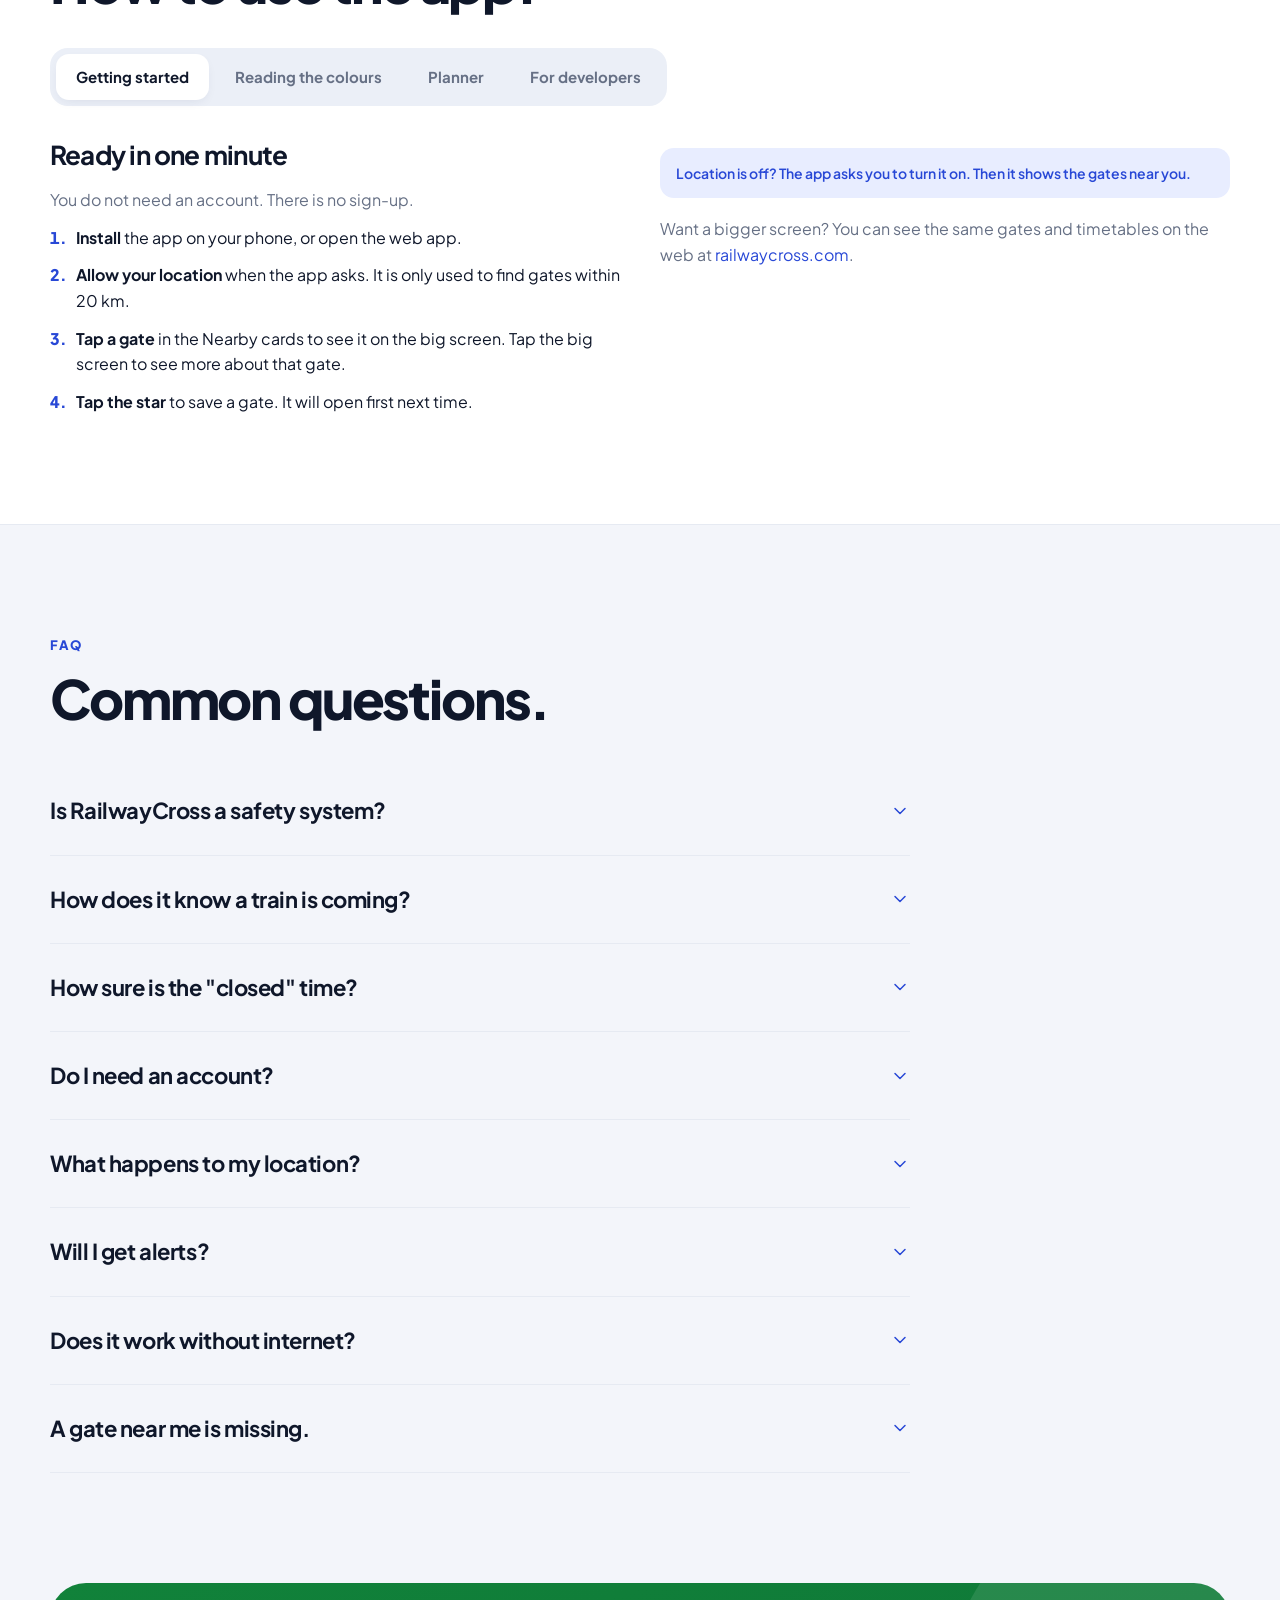
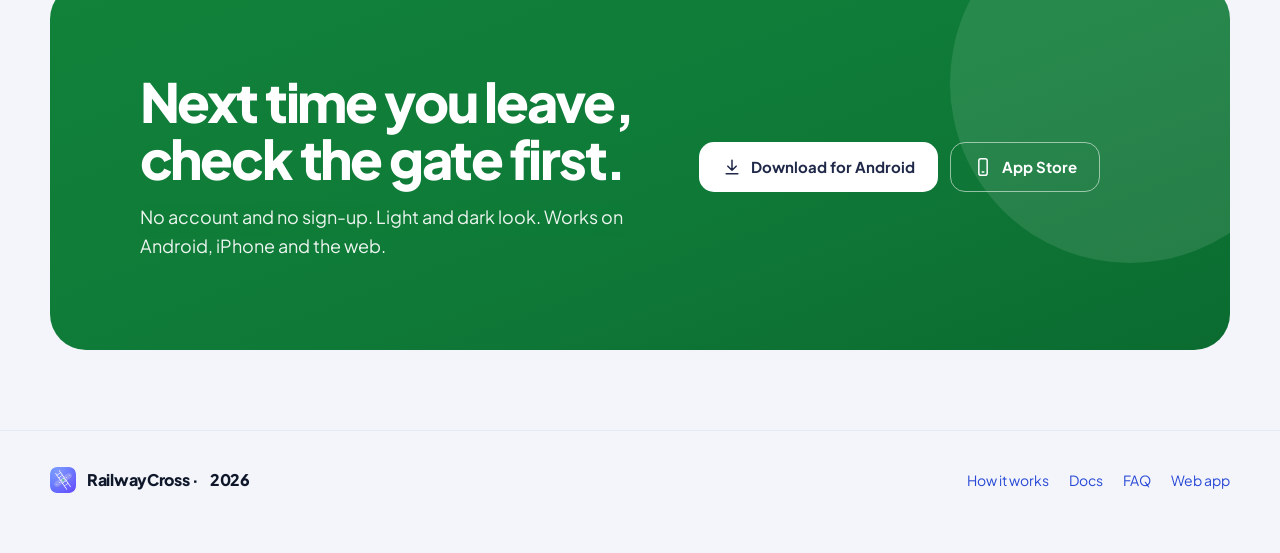
==== commit 53fe0d1c: "Landing pages: shared app styles, scene and screen scripts, icon fonts; add React deploy script Co-A" ====
--- a/1-verdict.html
+++ b/1-verdict.html
@@ -9,7 +9,10 @@
 <link rel="icon" type="image/png" href="assets/favicon.png">
 <link rel="apple-touch-icon" href="assets/favicon.png">
 <link rel="stylesheet" href="assets/common.css">
+<link rel="stylesheet" href="assets/app.css">
 <script src="assets/common.js"></script>
+<script src="assets/scene.js"></script>
+<script src="assets/screens.js"></script>
 <style>
 /* Concept 1 — "Verdict": the whole page is one status-coloured verdict, then it relaxes into a calm light page. */
 .hero{position:relative;color:#fff;overflow:hidden;min-height:100svh;display:flex;flex-direction:column}
@@ -28,7 +31,12 @@
 .lede{font-size:clamp(17px,1.6vw,20px);max-width:30em;color:rgba(255,255,255,.9)}
 .cta{display:flex;flex-wrap:wrap;gap:12px;margin-top:30px}
 .fine{margin-top:20px;font-size:13px;color:rgba(255,255,255,.8);max-width:34em}
-.stage{position:relative}
+.stage{position:relative;display:flex;flex-direction:column;align-items:center}
+.hero-phone{--s:1;position:relative}
+.hero-phone::before{content:"";position:absolute;inset:6% -12% 2%;background:rgba(255,255,255,.22);filter:blur(60px);border-radius:50%}
+.hero-phone .phone{position:relative;box-shadow:0 50px 90px -30px rgba(0,0,0,.55),inset 0 0 0 1.5px rgba(255,255,255,.12)}
+@media (min-height:860px) and (min-width:981px){.hero-phone{--s:1.1}}
+.sample.on-dark{color:rgba(255,255,255,.8);margin-top:10px}
 .stage .row{display:flex;align-items:center;justify-content:space-between;gap:12px;font-weight:700}
 .stage .row .chip{background:rgba(255,255,255,.2);padding:6px 14px;border-radius:99px;font-size:14px}
 .countdown{display:flex;align-items:baseline;gap:14px;line-height:.9;margin:6px 0 4px}
@@ -36,7 +44,7 @@
 .countdown i{font-style:normal;font-size:clamp(26px,3vw,40px);font-weight:700;opacity:.9}
 .stage .sub{font-size:19px;font-weight:600;opacity:.95}
 .stage .scene{margin-top:12px}
-.preview{display:flex;gap:8px;align-items:center;margin-top:14px;font-size:13px;font-weight:700;flex-wrap:wrap}
+.preview{display:flex;gap:8px;align-items:center;justify-content:center;margin-top:22px;font-size:13px;font-weight:700;flex-wrap:wrap}
 .preview button{background:rgba(255,255,255,.14);border:1.5px solid rgba(255,255,255,.4);color:#fff;padding:7px 15px;border-radius:99px;font-weight:700;font-size:13px}
 .preview button[aria-pressed="true"]{background:#fff;color:#222}
 .scroll-cue{position:absolute;bottom:18px;left:50%;transform:translateX(-50%);z-index:3;font-size:12px;font-weight:700;letter-spacing:.1em;text-transform:uppercase;opacity:.75;display:flex;flex-direction:column;align-items:center;gap:4px}
@@ -142,26 +150,24 @@
 
   <div class="wrap hero-grid">
     <div>
-      <span class="eyebrow"><i></i> Live status for railway level crossings</span>
+      <span class="eyebrow"><i></i> See if a railway gate is open or closed</span>
       <h1>Know before you reach the gate.</h1>
-      <p class="lede">Open, closing or closed. One glance tells you whether to keep going or wait, and how many minutes until the next train comes through.</p>
+      <p class="lede">RailwayCross shows if the gate is open, about to close, or closed. It also tells you how many minutes are left until the next train comes.</p>
       <div class="cta" id="get">
         <a class="btn btn-white" href="#" data-icon="download">Download for Android</a>
         <a class="btn btn-line" href="https://railwaycross.com/" data-icon="globe">Open the web app</a>
       </div>
-      <p class="fine">RailwayCross is a planning aid, not a safety system. Always look, listen and obey the barrier.</p>
-    </div>
-
-    <div class="stage" aria-live="polite">
-      <div class="row"><span>Gate 14 · Chengannur</span><span class="chip" data-bind="pill">Gate open</span></div>
-      <div class="countdown"><b data-bind="big">18</b><i data-bind="unit">min</i></div>
-      <div class="sub" data-bind="sub">Next: 12625 Kerala Express</div>
-      <div data-scene></div>
-      <div class="preview"><span>Preview a status:</span>
+      <p class="fine">RailwayCross helps you plan. It does not keep you safe. Always look, listen and follow the gate.</p>
+    </div>
+
+    <div class="stage">
+      <div class="hero-phone"><div class="phone" data-phone="home" aria-label="The RailwayCross Home screen"></div></div>
+      <div class="preview" role="group" aria-label="Try the three gate states"><span>See each state:</span>
         <button type="button" data-set-state="open" aria-pressed="true">Open</button>
-        <button type="button" data-set-state="closing" aria-pressed="false">Closing</button>
+        <button type="button" data-set-state="closing" aria-pressed="false">Closing soon</button>
         <button type="button" data-set-state="closed" aria-pressed="false">Closed</button>
       </div>
+      <p class="sample on-dark">Sample data. This is the real app screen.</p>
     </div>
   </div>
   <div class="scroll-cue" aria-hidden="true">Scroll<span data-icon="chevron" data-size="18"></span></div>
@@ -171,12 +177,12 @@
 <section id="how">
   <div class="wrap">
     <div class="kicker reveal">How it works</div>
-    <h2 class="reveal">Three states. No guessing.</h2>
-    <p class="sec-lede reveal">The app reads the timetable and live train positions around you and boils it down to the one thing you need at the gate.</p>
+    <h2 class="reveal">Three colours. No guessing.</h2>
+    <p class="sec-lede reveal">The app checks train times and where trains are right now. Then it gives you one simple answer.</p>
     <div class="steps">
-      <div class="step reveal"><div class="n">1</div><h3>Find crossings near you</h3><p>Allow location once and RailwayCross lists every mapped level crossing within 20 km, nearest first.</p></div>
-      <div class="step reveal"><div class="n">2</div><h3>Match the trains</h3><p>Timetables and live running status are combined to estimate when each train reaches each crossing, delays included.</p></div>
-      <div class="step reveal"><div class="n">3</div><h3>Read the verdict</h3><p>Green means open, amber means a train is close, red means the gate is down. The countdown tells you how long.</p></div>
+      <div class="step reveal"><div class="n">1</div><h3>Find gates near you</h3><p>Allow your location once. RailwayCross shows every railway gate within 20 km, closest first.</p></div>
+      <div class="step reveal"><div class="n">2</div><h3>Check the trains</h3><p>The app looks at train times and delays. Then it works out when each train will reach each gate.</p></div>
+      <div class="step reveal"><div class="n">3</div><h3>Read the colour</h3><p>Green means the gate is open. Orange means a train is close. Red means the gate is closed. The big number shows the minutes.</p></div>
     </div>
   </div>
 </section>
@@ -184,36 +190,36 @@
 <section id="features" style="padding-top:20px">
   <div class="wrap">
     <div class="kicker reveal">Features</div>
-    <h2 class="reveal">Built for the moment you are approaching a gate.</h2>
+    <h2 class="reveal">Made for the moment you reach a gate.</h2>
     <div class="feat-wrap" style="margin-top:30px">
       <div class="feats">
         <article class="feat on" data-screen="home">
-          <span class="tag"><span data-icon="signal" data-size="18"></span>Verdict home</span>
-          <h3>One screen, one answer.</h3>
-          <p>Your saved or nearest crossing fills the screen in the colour of its status, with a giant countdown and the train that is coming.</p>
-          <ul><li><span data-icon="check" data-size="18"></span>Navigate opens turn-by-turn in your maps app</li><li><span data-icon="check" data-size="18"></span>Save a favourite and it is the first thing you see</li></ul>
+          <span class="tag"><span data-icon="signal" data-size="18"></span>Home</span>
+          <h3>One screen. One answer.</h3>
+          <p>The gate nearest to you fills the screen. The colour tells you if it is open, closing or closed. The big number is how many minutes are left.</p>
+          <ul><li><span data-icon="check" data-size="18"></span>Tap Navigate here to get directions in your maps app</li><li><span data-icon="check" data-size="18"></span>Tap the star to save a gate. It opens first next time</li><li><span data-icon="check" data-size="18"></span>Slide the cards below to check other gates</li></ul>
         </article>
         <article class="feat" data-screen="nearby">
-          <span class="tag"><span data-icon="pin" data-size="18"></span>Nearby</span>
-          <h3>Every crossing around you.</h3>
-          <p>A list and a map side by side. Compare a few crossings on your route and pick the one that is clear.</p>
-          <ul><li><span data-icon="check" data-size="18"></span>Distance, next train and estimated wait</li><li><span data-icon="check" data-size="18"></span>Search by name</li></ul>
+          <span class="tag"><span data-icon="pin" data-size="18"></span>Explore</span>
+          <h3>Every gate around you.</h3>
+          <p>See all the gates near you in a list, or switch to the map. Search by name, or show only the open ones.</p>
+          <ul><li><span data-icon="check" data-size="18"></span>Shows the distance and the minutes to the next train</li><li><span data-icon="check" data-size="18"></span>Filter by Open, Closing soon or Closed</li></ul>
         </article>
         <article class="feat" data-screen="trains">
-          <span class="tag"><span data-icon="train" data-size="18"></span>Live trains</span>
-          <h3>See who is running late.</h3>
-          <p>Live positions and delays for the trains behind the countdowns. Sort by delay, state or train number. It refreshes every minute.</p>
+          <span class="tag"><span data-icon="train" data-size="18"></span>Timetable</span>
+          <h3>See every train that passes.</h3>
+          <p>Pick a gate and a day. You get the list of trains that pass it, with the time each one arrives. Late trains show how many minutes late they are.</p>
         </article>
         <article class="feat" data-screen="planner">
-          <span class="tag"><span data-icon="calendar" data-size="18"></span>Gate planner</span>
-          <h3>Plan around the gates.</h3>
-          <p>See today's open gaps, drag to "if you arrive at 08:40", and check the busiest hours of the week. It all runs on your phone from the timetable, nothing is uploaded.</p>
-          <ul><li><span data-icon="check" data-size="18"></span>Gate-down times are estimates, about 5 minutes per train</li></ul>
+          <span class="tag"><span data-icon="calendar" data-size="18"></span>Planner</span>
+          <h3>Plan when to cross.</h3>
+          <p>See when the gate is open and when it is closed today. Find the best time to cross. The app works this out on your phone from the timetable.</p>
+          <ul><li><span data-icon="check" data-size="18"></span>Closed times are estimates. We count about 5 minutes for each train</li></ul>
         </article>
       </div>
       <div class="sticky" aria-hidden="false">
         <div data-demo data-state="open"><div class="phone" data-phone="home" id="stickyPhone"></div></div>
-        <p class="sample">Illustrative screens with sample data.</p>
+        <p class="sample">Sample data. These are the real app screens.</p>
       </div>
     </div>
   </div>
@@ -221,43 +227,43 @@
 
 <section class="docs" id="docs">
   <div class="wrap">
-    <div class="kicker reveal">Docs</div>
-    <h2 class="reveal">Everything you need, in one place.</h2>
+    <div class="kicker reveal">Help</div>
+    <h2 class="reveal">How to use the app.</h2>
     <div class="tabs" role="tablist" aria-label="Documentation">
       <button role="tab" aria-selected="true" aria-controls="p1" id="t1">Getting started</button>
-      <button role="tab" aria-selected="false" aria-controls="p2" id="t2">Reading the verdict</button>
-      <button role="tab" aria-selected="false" aria-controls="p3" id="t3">Gate planner</button>
-      <button role="tab" aria-selected="false" aria-controls="p4" id="t4">API</button>
+      <button role="tab" aria-selected="false" aria-controls="p2" id="t2">Reading the colours</button>
+      <button role="tab" aria-selected="false" aria-controls="p3" id="t3">Planner</button>
+      <button role="tab" aria-selected="false" aria-controls="p4" id="t4">For developers</button>
     </div>
 
     <div class="panel" id="p1" role="tabpanel" aria-labelledby="t1">
-      <div><h3>From install to answer in a minute</h3><p>RailwayCross has no accounts and no sign-up.</p>
-        <ol><li><b>Install</b> the app on Android or iOS, or open the web app.</li><li><b>Allow location</b> when asked. It is only used to find crossings within 20 km.</li><li><b>Tap a crossing</b> in the tray to make it the verdict, or tap the hero for full detail.</li><li><b>Save it</b> so it opens first next time.</li></ol></div>
-      <div><div class="note">Location off? The hero shows a prompt instead of a verdict. You can still browse trains and timetables.</div>
-      <p style="margin-top:18px">Prefer a bigger screen? The same crossings, trains and timetables are on the web at <a href="https://railwaycross.com/">railwaycross.com</a>.</p></div>
+      <div><h3>Ready in one minute</h3><p>You do not need an account. There is no sign-up.</p>
+        <ol><li><b>Install</b> the app on your phone, or open the web app.</li><li><b>Allow your location</b> when the app asks. It is only used to find gates within 20 km.</li><li><b>Tap a gate</b> in the Nearby cards to see it on the big screen. Tap the big screen to see more about that gate.</li><li><b>Tap the star</b> to save a gate. It will open first next time.</li></ol></div>
+      <div><div class="note">Location is off? The app asks you to turn it on. Then it shows the gates near you.</div>
+      <p style="margin-top:18px">Want a bigger screen? You can see the same gates and timetables on the web at <a href="https://railwaycross.com/">railwaycross.com</a>.</p></div>
     </div>
 
     <div class="panel" id="p2" role="tabpanel" aria-labelledby="t2" hidden>
-      <div><h3>The colour is the answer</h3><p>The same three colours are used on the hero, the pills and the map, so a status reads the same everywhere.</p></div>
+      <div><h3>The colour tells you what to do</h3><p>The app uses the same three colours everywhere: on the big screen, on the small labels and on the map.</p></div>
       <div class="legend">
-        <div class="it" style="--a:#11823A;--b:#0B6B30"><div><b>Open</b><span>No train expected soon. The countdown shows time to the next one.</span></div><span class="px">Open</span></div>
-        <div class="it" style="--a:#B85A00;--b:#8A3F08"><div><b>Closing</b><span>A train is close. The gate is about to come down.</span></div><span class="px">Closing</span></div>
-        <div class="it" style="--a:#D8352A;--b:#8F1A12"><div><b>Closed</b><span>Gate down, train passing. Shows an estimated wait.</span></div><span class="px">Closed</span></div>
+        <div class="it" style="--a:#11823A;--b:#0B6B30"><div><b>Open</b><span>No train is coming soon. The number shows the minutes until the next train.</span></div><span class="px">Open</span></div>
+        <div class="it" style="--a:#B85A00;--b:#8A3F08"><div><b>Closing soon</b><span>A train is close. The gate will close soon.</span></div><span class="px">Closing soon</span></div>
+        <div class="it" style="--a:#D8352A;--b:#8F1A12"><div><b>Closed</b><span>The gate is down. A train is passing. The app shows about how long to wait.</span></div><span class="px">Closed</span></div>
       </div>
     </div>
 
     <div class="panel" id="p3" role="tabpanel" aria-labelledby="t3" hidden>
-      <div><h3>How the planner estimates gates</h3><p>The backend knows when trains pass a crossing, not how long the gate stays down. So the planner assumes each train closes it from 1 minute before to 4 minutes after the crossing time, and live delays shift those windows.</p>
-        <p>Everything is computed on your device from the timetable it already loaded. Estimates are marked with "≈" wherever they appear.</p></div>
-      <div><ol><li><b>Today</b> shows gate-down windows and the open gaps between them.</li><li><b>If you arrive at…</b> lets you scrub to a time and see the verdict for it.</li><li><b>Busiest hours</b> is a weekly heatmap of when gates are down most.</li></ol></div>
+      <div><h3>How the planner guesses closed times</h3><p>The app knows when a train reaches a gate. It does not know how long the gate stays down. So it guesses: the gate closes 1 minute before the train and opens 4 minutes after. If a train is late, the times move.</p>
+        <p>Your phone does all the work. Nothing is sent anywhere. Guessed times have the "≈" sign.</p></div>
+      <div><ol><li><b>Today's gate timeline</b> shows when the gate is closed and when it is open.</li><li><b>Plan ahead</b> lets you pick a time and see if the gate will be open when you arrive.</li><li><b>Next long gap</b> shows the next time the gate stays open for a while.</li></ol></div>
     </div>
 
     <div class="panel" id="p4" role="tabpanel" aria-labelledby="t4" hidden>
-      <div><h3>Public, read-only endpoints</h3><p>The app is a client of the RailwayCross backend. The endpoints it uses need no key or login.</p>
-        <p><b>GET /api/crossings/nearby/</b><br>latitude, longitude, radius (km, app uses 20), with_status=1 to include verdicts.</p>
-        <p><b>GET /api/crossings/&lt;id&gt;/timetable/</b><br>Trains passing a crossing with crossing times.</p>
+      <div><h3>Open data for developers</h3><p>The app gets its data from the RailwayCross server. You do not need a key or a login to read it.</p>
+        <p><b>GET /api/crossings/nearby/</b><br>latitude, longitude and radius (in km; the app uses 20). Add with_status=1 to get open, closing or closed.</p>
+        <p><b>GET /api/crossings/&lt;id&gt;/timetable/</b><br>The trains that pass one gate, with the time each one passes.</p>
         <p><b>GET /api/trains/live/</b><br>sort = delay, state or number.</p>
-        <div class="note">Response shapes can change. Treat this as a guide, not a contract.</div></div>
+        <div class="note">The answers can change in the future. Use this as a guide.</div></div>
 <pre><span class="c"># nearby crossings with status</span>
 curl -G <span class="s">"https://admin.railwaycross.com/api/crossings/nearby/"</span> \
   -d latitude=9.30 -d longitude=76.59 -d radius=20 -d with_status=1
@@ -285,16 +291,16 @@
 <section id="faq">
   <div class="wrap">
     <div class="kicker reveal">FAQ</div>
-    <h2 class="reveal">Questions, answered.</h2>
+    <h2 class="reveal">Common questions.</h2>
     <div class="faq">
-      <details><summary>Is RailwayCross a safety system?<span data-icon="chevron"></span></summary><p>No. It is a planning aid built on timetables and live running data, and either can be wrong. Never cross against a barrier, signal or siren, and always look and listen yourself.</p></details>
-      <details><summary>How does it know a train is coming?<span data-icon="chevron"></span></summary><p>The backend combines train timetables with live running status, then works out when each train should reach each crossing on its route, including the current delay.</p></details>
-      <details><summary>How accurate is the "gate closed" time?<span data-icon="chevron"></span></summary><p>Train arrival times come from data. Gate-down duration is an estimate: we assume about 5 minutes per train. That is why the planner uses "≈" and says "estimates".</p></details>
-      <details><summary>Do I need an account?<span data-icon="chevron"></span></summary><p>No. There are no accounts. Your saved crossing, theme and alert preferences are kept on your device.</p></details>
-      <details><summary>What happens to my location?<span data-icon="chevron"></span></summary><p>Your coordinates are sent with the nearby-crossings request so the server can find crossings within 20 km. Nothing else about you is collected because there is nothing to sign in to.</p></details>
-      <details><summary>Will I get alerts?<span data-icon="chevron"></span></summary><p>Settings has closure and delay alert toggles that record what you want. Push notification delivery is not switched on yet.</p></details>
-      <details><summary>Does it work offline?<span data-icon="chevron"></span></summary><p>It needs a connection for live data. Without one you get a clear offline state instead of a stale answer.</p></details>
-      <details><summary>A crossing near me is missing.<span data-icon="chevron"></span></summary><p>Crossings come from the backend's mapped data. If one is not there yet, it has not been mapped.</p></details>
+      <details><summary>Is RailwayCross a safety system?<span data-icon="chevron"></span></summary><p>No. It is a tool to help you plan. It uses train times and live train data, and both can be wrong. Never cross when a gate, light or siren says stop. Always look and listen yourself.</p></details>
+      <details><summary>How does it know a train is coming?<span data-icon="chevron"></span></summary><p>The server compares train timetables with live train positions. Then it works out when each train will reach each gate, including any delay.</p></details>
+      <details><summary>How sure is the "closed" time?<span data-icon="chevron"></span></summary><p>The train times come from real data. How long the gate stays down is a guess. We count about 5 minutes for each train. That is why the app uses the "≈" sign.</p></details>
+      <details><summary>Do I need an account?<span data-icon="chevron"></span></summary><p>No. There are no accounts. Your saved gate and your settings stay on your phone.</p></details>
+      <details><summary>What happens to my location?<span data-icon="chevron"></span></summary><p>The app sends your location to the server only to find gates within 20 km. We collect nothing else, because there is nothing to sign in to.</p></details>
+      <details><summary>Will I get alerts?<span data-icon="chevron"></span></summary><p>Settings has switches for gate and delay alerts. They save what you want, but alerts are not switched on yet.</p></details>
+      <details><summary>Does it work without internet?<span data-icon="chevron"></span></summary><p>No. It needs internet to show live data. If you are offline, the app tells you so. It does not show old, wrong answers.</p></details>
+      <details><summary>A gate near me is missing.<span data-icon="chevron"></span></summary><p>The app only shows gates that are already on our map. If yours is missing, it has not been added yet.</p></details>
     </div>
   </div>
 </section>
@@ -302,7 +308,7 @@
 <div class="final">
   <div class="wrap">
     <div class="box vbg" data-demo data-state="closing">
-      <div><h2>Next time you leave, check the gate first.</h2><p style="font-size:18px;opacity:.92">No accounts or sign-up. Light and dark themes. Android, iOS and web.</p></div>
+      <div><h2>Next time you leave, check the gate first.</h2><p style="font-size:18px;opacity:.92">No account and no sign-up. Light and dark look. Works on Android, iPhone and the web.</p></div>
       <div class="cta" style="margin:0;justify-content:flex-start"><a class="btn btn-white" href="#" data-icon="download">Download for Android</a><a class="btn btn-line" href="#" data-icon="phone">App Store</a></div>
     </div>
   </div>
--- a/assets/app.css
+++ b/assets/app.css
@@ -0,0 +1,203 @@
+/* RailwayCross landing: the phone screens, built from the real app.
+   Every size, radius, weight and colour below comes from react_app (Home, Explore, Timetable,
+   VerdictHero, HomeTray, BottomNav, controls, surfaces). The app is drawn at its real width of 390 px
+   and scaled down to fit the phone frame, so nothing is "approximately" sized. */
+
+@font-face{font-family:'Material Icons Round';font-style:normal;font-weight:400;font-display:block;src:url(fonts/material-icons-round.woff2) format('woff2')}
+@font-face{font-family:'Material Icons Outlined';font-style:normal;font-weight:400;font-display:block;src:url(fonts/material-icons-outlined.woff2) format('woff2')}
+@property --g0{syntax:'<color>';inherits:false;initial-value:#11823A}
+@property --g1{syntax:'<color>';inherits:false;initial-value:#0F7A38}
+@property --g2{syntax:'<color>';inherits:false;initial-value:#0B6B30}
+
+.mi{font-family:'Material Icons Round';font-weight:400;font-style:normal;line-height:1;letter-spacing:normal;text-transform:none;display:inline-block;white-space:nowrap;direction:ltr;font-feature-settings:'liga';-webkit-font-smoothing:antialiased;flex:none}
+.mi.o{font-family:'Material Icons Outlined'}
+
+/* ---- phone frame: 280 x 572, screen 266 x 558; the app inside is 390 x 818 scaled by .682 ---- */
+.phone{width:280px;height:572px}
+.ph-screen{font-size:14px;line-height:normal;font-family:'PlusJakartaSans',system-ui,sans-serif}
+.app{--cb:transparent;--sh:0 1px 4px rgba(27,42,80,.055),0 10px 24px -6px rgba(27,42,80,.10);--sh8:0 1px 4px rgba(27,42,80,.044),0 10px 24px -6px rgba(27,42,80,.08);--sh7:0 1px 4px rgba(27,42,80,.039),0 10px 24px -6px rgba(27,42,80,.07);--sh5:0 1px 4px rgba(27,42,80,.03),0 10px 24px -6px rgba(27,42,80,.05);--navsh:0 12px 30px -6px rgba(27,42,80,.16);
+  position:relative;width:390px;height:818px;transform:scale(.682);transform-origin:0 0;background:var(--pg);color:var(--tx);overflow:hidden;text-align:left}
+:root[data-theme="dark"] .app{--cb:var(--ln);--sh:none;--sh8:none;--sh7:none;--sh5:none;--navsh:0 12px 30px -6px rgba(0,0,0,.5)}
+@media (prefers-color-scheme:dark){:root:not([data-theme="light"]) .app{--cb:var(--ln);--sh:none;--sh8:none;--sh7:none;--sh5:none;--navsh:0 12px 30px -6px rgba(0,0,0,.5)}}
+.app *{box-sizing:border-box}
+.app b{font-weight:inherit}
+.app .nw{white-space:nowrap;overflow:hidden;text-overflow:ellipsis}
+.app .grow{flex:1;min-width:0}
+.app .row{display:flex;align-items:center}
+.app .page{position:absolute;inset:0 0 88px 0;overflow:hidden;padding-top:40px}
+
+/* status colours */
+.app [data-s="open"],.app [data-state="open"] .follow{--vivid:#17B26A;--pbg:var(--okbg);--ptx:var(--oktx);--ga:#11823A;--gb:#0B6B30}
+.app [data-s="closing"],.app [data-state="closing"] .follow{--vivid:#F79009;--pbg:var(--warnbg);--ptx:var(--warntx);--ga:#B85A00;--gb:#8A3F08}
+.app [data-s="closed"],.app [data-state="closed"] .follow{--vivid:#F04438;--pbg:var(--badbg);--ptx:var(--badtx);--ga:#D8352A;--gb:#8F1A12}
+
+/* ---- hero (VerdictHeroShell) ---- */
+.app .vhero{position:relative;height:560px;border-radius:0 0 40px 40px;overflow:hidden;color:#fff;
+  background:linear-gradient(168deg,var(--g0) 0%,var(--g1) 55%,var(--g2) 100%);
+  --g0:var(--vg1);--g1:var(--vg2);--g2:var(--vg3);
+  box-shadow:0 14px 28px -10px color-mix(in srgb,var(--vg3) 35%,transparent)}
+.app [data-state]{transition:--vg1 .5s cubic-bezier(.23,1,.32,1),--vg2 .5s cubic-bezier(.23,1,.32,1),--vg3 .5s cubic-bezier(.23,1,.32,1)}
+.app .vhero-scene{position:absolute;left:0;right:0;bottom:0}
+.app .vhero-scene [data-scene]{-webkit-mask-image:none;mask-image:none;overflow:visible}
+.app .vhero-in{position:absolute;inset:0;padding:54px 22px 0}
+.app .chip{background:rgba(0,0,0,.28);border-radius:999px;display:flex;align-items:center;min-width:0;color:#fff;font-size:13px;font-weight:700}
+.app .chip.place{padding:10px 15px 10px 12px;flex:0 1 auto}
+.app .chip.place .mi{font-size:16px;margin-right:8px}
+.app .chip.clock{padding:10px 14px;margin-left:8px;flex:none}
+.app .pdot{width:18px;height:18px;display:flex;align-items:center;justify-content:center;flex:none}
+.app .pdot i{display:block;border-radius:50%;background:#fff;width:7px;height:7px}
+.app .pdot.big i{width:9px;height:9px}
+.app .pdot.on i{box-shadow:0 0 0 0 rgba(255,255,255,.5);animation:halo 1.6s cubic-bezier(0,0,.58,1) infinite}
+@keyframes halo{0%{box-shadow:0 0 0 0 rgba(255,255,255,.45)}100%{box-shadow:0 0 0 8px rgba(255,255,255,0)}}
+.app .st{display:flex;align-items:center;margin-top:44px}
+.app .st .pdot{width:22px;height:22px}
+.app .st span.t{margin-left:6px;font-size:13px;font-weight:800;letter-spacing:2.1px}
+.app .num{display:flex;align-items:baseline;margin-top:2px;position:relative;top:-14.5px;height:121px}
+.app .num b{font-size:132px;font-weight:800;line-height:.92;letter-spacing:-4.75px;font-variant-numeric:tabular-nums;color:#fff}
+.app .num i{font-style:normal;font-size:31.7px;font-weight:700;margin-left:8px;white-space:nowrap}
+.app .num.word b{font-size:66px;letter-spacing:-2.4px}
+.app .cap{font-size:19px;font-weight:700;margin-top:8px}
+.app .sub{font-size:14px;font-weight:500;color:rgba(255,255,255,.94);margin-top:6px;min-height:40px;line-height:1.43}
+.app .acts{display:flex;align-items:center;margin-top:22px}
+.app .nav-btn{flex:1;height:52px;background:#fff;border-radius:17px;display:flex;align-items:center;justify-content:center;gap:9px;color:#0F172A;font-size:15px;font-weight:800}
+.app .nav-btn .mi{font-size:20px}
+.app .fav{width:52px;height:52px;border-radius:50%;background:rgba(0,0,0,.28);display:flex;align-items:center;justify-content:center;flex:none;margin-left:10px}
+.app .fav .mi{font-size:24px;color:#fff}
+.app .sheen{position:absolute;top:0;bottom:0;left:0;width:32%;background:linear-gradient(90deg,rgba(255,255,255,0),rgba(255,255,255,.18),rgba(255,255,255,0));transform:translateX(-156%) skewX(-.32rad);animation:sheen 675ms ease-in-out 825ms both;pointer-events:none}
+@keyframes sheen{from{transform:translateX(-156%) skewX(-.32rad)}to{transform:translateX(375%) skewX(-.32rad)}}
+@keyframes rv{from{opacity:0;transform:translateY(14px)}to{opacity:1;transform:none}}
+@keyframes cardin{from{opacity:0;transform:scale(.96)}to{opacity:1;transform:none}}
+@keyframes fadeonly{from{opacity:0}to{opacity:1}}
+@keyframes fsi{from{opacity:0;transform:translateY(18px)}to{opacity:1;transform:none}}
+.app .rv{animation:rv 450ms cubic-bezier(.23,1,.32,1) both;animation-delay:var(--d,0ms)}
+.app .fsi{animation:fsi 420ms cubic-bezier(.23,1,.32,1) both;animation-delay:var(--d,0ms)}
+.app .vhero{animation:cardin 525ms cubic-bezier(.23,1,.32,1) both;transform-origin:top center}
+.app .vhero-scene{animation:fadeonly 570ms ease-out 180ms both}
+.app .tick{animation:tickin .42s cubic-bezier(.23,1,.32,1)}
+@keyframes tickin{from{opacity:0;transform:translateY(.3em)}to{opacity:1;transform:none}}
+
+/* ---- tray (HomeTray) ---- */
+.app .tray{height:164px;display:flex;flex-direction:column;padding-top:18px}
+.app .tray-h{padding:0 20px;display:flex;align-items:center;font-size:13px;font-weight:600;color:var(--mut)}
+.app .tray-h .t{flex:1}
+.app .tray-h i{display:block;margin-left:5px;width:6px;height:6px;border-radius:3px;background:var(--bd)}
+.app .tray-h i.on{width:18px;background:var(--ac)}
+.app .tray-row{flex:1;min-height:0;display:flex;padding:14px 20px 14px;margin-top:-4px;overflow:hidden}
+.app .tcard{width:234px;flex:none;margin-right:12px;height:100%;padding:14px 16px;background:var(--sf);border-radius:22px;border:1px solid var(--cb);box-shadow:var(--sh8);display:flex;flex-direction:column}
+.app .tcard.sel{border:2px solid var(--ac);padding:13px 15px}
+.app .tcard .n{margin-left:8px;font-size:14.5px;font-weight:800;letter-spacing:-.2px}
+.app .tcard .d{margin-top:3px;font-size:12.5px;font-weight:500;color:var(--mut)}
+.app .tcard .bt{display:flex;align-items:center;margin-top:auto}
+.app .tcard .bt b{font-size:15px;font-weight:800}
+.app .sdot{display:block;border-radius:50%;flex:none;width:9px;height:9px;background:var(--vivid)}
+
+/* status pill (StatusPill) */
+.app .pill{display:inline-flex;align-items:center;padding:4px 11px 4px 8px;background:var(--pbg);border-radius:999px;color:var(--ptx);font-size:11.5px;font-weight:700;letter-spacing:.1px;white-space:nowrap}
+.app .pill u{text-decoration:none;width:14px;height:14px;display:flex;align-items:center;justify-content:center;flex:none}
+.app .pill u i{display:block;width:6px;height:6px;border-radius:50%;background:var(--vivid)}
+.app .pill.act u i{animation:pdot 1.6s ease-in-out infinite}
+@keyframes pdot{50%{transform:scale(1.5);opacity:.5}}
+.app .pill span{margin-left:3px}
+.app .dpill{display:inline-block;padding:4px 10px;border-radius:999px;font-size:11.5px;font-weight:700;white-space:nowrap}
+.app .dpill.ok{background:var(--okbg);color:var(--oktx)}.app .dpill.warn{background:var(--warnbg);color:var(--warntx)}.app .dpill.bad{background:var(--badbg);color:var(--badtx)}
+
+/* ---- bottom nav (BottomNav): Home, Explore, Timetable, Settings ---- */
+.app .bnav{position:absolute;left:0;right:0;bottom:0;padding:6px 16px 12px}
+.app .bnav .bar{position:relative;height:70px;background:var(--sf);border-radius:28px;border:1px solid var(--cb);box-shadow:var(--navsh)}
+.app .bnav .loz{position:absolute;top:8px;bottom:8px;left:0;width:calc(25% - 12px);background:var(--acsoft);border-radius:20px;transform:translateX(calc(var(--p,0)*100% + 6px + var(--p,0)*12px));transition:transform 380ms cubic-bezier(.175,.885,.32,1.275)}
+.app .bnav .bt4{position:relative;display:flex;height:100%}
+.app .bnav .tab{flex:1;display:flex;flex-direction:column;align-items:center;justify-content:center;color:var(--mut);font-size:10.5px;font-weight:600}
+.app .bnav .tab .mi{font-size:24px;margin-bottom:3px}
+.app .bnav .tab.on{color:var(--ac);font-weight:800}
+.app .bnav .tab.on .mi{transform:scale(1.12)}
+
+/* ---- page chrome shared by Explore / Timetable ---- */
+.app .pad{padding:0 16px}
+.app .shead{padding:10px 0 16px;display:flex;align-items:center}
+.app .shead h4{font-size:28px;font-weight:800;line-height:1.15;letter-spacing:-.4px;margin:0}
+.app .shead p{font-size:13.5px;color:var(--mut);margin:3px 0 0}
+.app .vt{position:relative;padding:3px;background:var(--sf);border-radius:16px;border:1px solid var(--cb);box-shadow:var(--sh7);display:flex;flex:none}
+.app .vt .th{position:absolute;top:3px;left:3px;width:44px;height:40px;background:linear-gradient(135deg,#3B6BFF,#6A4DFF);border-radius:14px;transition:transform 280ms cubic-bezier(.175,.885,.32,1.275)}
+.app .vt span{position:relative;width:44px;height:40px;display:flex;align-items:center;justify-content:center;color:var(--mut)}
+.app .vt span.on{color:#fff}.app .vt .mi{font-size:21px}
+.app .strip{padding:13px 18px;border-radius:22px;display:flex;align-items:center;color:#fff;background:linear-gradient(135deg,var(--ga),var(--gb))}
+.app .strip .cp{font-size:11px;font-weight:800;letter-spacing:1.5px}
+.app .strip .nm{font-size:16.5px;font-weight:800;letter-spacing:-.2px;margin-top:1px;display:flex;align-items:center}
+.app .strip .nm .mi{font-size:19px;margin-left:4px}
+.app .strip .mn{display:flex;align-items:baseline;flex:none;margin-left:12px}
+.app .strip .mn b{font-size:30px;font-weight:800;letter-spacing:-1px;line-height:1.05}
+.app .strip .mn span{font-size:15px;font-weight:700;margin-left:3px}
+.app .search{padding:0 16px;background:var(--sf);border:1px solid var(--cb);border-radius:18px;box-shadow:var(--sh7);display:flex;align-items:center;height:51px}
+.app .search .mi{font-size:21px;color:var(--mut)}
+.app .search span{margin-left:10px;font-size:14.5px;font-weight:600;color:var(--mut)}
+.app .chips{display:flex}
+.app .fchip{margin-right:8px;padding:9px 16px;border-radius:999px;border:1px solid var(--bd);background:var(--sf);font-size:13px;font-weight:700;color:var(--mut);white-space:nowrap}
+.app .fchip.on{border-color:transparent;background:linear-gradient(135deg,#3B6BFF,#6A4DFF);color:#fff;box-shadow:0 5px 14px rgba(53,99,245,.35)}
+.app .card{background:var(--sf);border:1px solid var(--cb);border-radius:22px;box-shadow:var(--sh)}
+.app .crow{padding:14px 16px 14px 14px;margin-bottom:12px;display:flex;align-items:center}
+.app .tile{width:46px;height:46px;flex:none;border-radius:15.6px;display:flex;align-items:center;justify-content:center;background:linear-gradient(135deg,var(--ga),var(--gb));box-shadow:0 5px 12px color-mix(in srgb,var(--vivid) 32%,transparent)}
+.app .tile .mi{font-size:23px;color:#fff}
+.app .crow .nm{font-size:15.5px;font-weight:800;letter-spacing:-.2px}
+.app .crow .ln2{display:flex;align-items:center;margin-top:4px}
+.app .crow .ln2 .mi{font-size:13px;color:var(--mut);margin-left:8px;margin-right:3px}
+.app .crow .ln2 em{font-style:normal;font-size:12.5px;font-weight:600;color:var(--mut)}
+.app .crow .rt{display:flex;flex-direction:column;align-items:flex-end;flex:none;margin-left:10px;color:var(--vivid)}
+.app .crow .rt b{font-size:22px;font-weight:800}.app .crow .rt b small{font-size:11.5px;font-weight:700}
+.app .crow .rt span{font-size:10.5px;color:var(--mut);font-weight:600}
+.app .star{font-size:20px;color:var(--mut)}
+
+/* map (Explore, map view) */
+.app .map{position:absolute;inset:0 16px 12px;border-radius:40px;overflow:hidden;border:1px solid var(--ln);background:
+  linear-gradient(90deg,transparent 49%,rgba(120,140,180,.2) 49% 51%,transparent 51%) 0 0/70px 70px,
+  linear-gradient(0deg,transparent 49%,rgba(120,140,180,.2) 49% 51%,transparent 51%) 0 0/70px 70px,var(--subtle)}
+.app .map::before{content:"";position:absolute;left:-10%;right:-10%;top:55%;height:6px;background:repeating-linear-gradient(90deg,var(--mut) 0 12px,var(--sf) 12px 19px);opacity:.7;transform:rotate(-8deg)}
+.app .pin{position:absolute;width:30px;height:30px;margin:-30px 0 0 -15px;border-radius:50% 50% 50% 0;transform:rotate(-45deg);border:3px solid #fff;box-shadow:0 3px 8px rgba(0,0,0,.3);background:var(--vivid)}
+.app .me{position:absolute;width:18px;height:18px;margin:-9px;border-radius:50%;background:var(--ac);border:3px solid #fff;box-shadow:0 0 0 12px rgba(53,99,245,.2)}
+
+/* ---- Timetable ---- */
+.app .vs{position:relative;height:46px;padding:4px;background:var(--subtle);border-radius:14px}
+.app .vs .in{position:relative;height:100%;display:flex}
+.app .vs .th{position:absolute;top:0;bottom:0;left:0;width:50%;background:var(--sf);border-radius:11px;box-shadow:var(--sh5);transform:translateX(calc(var(--i,0)*100%));transition:transform 280ms cubic-bezier(.175,.885,.32,1.275)}
+.app .vs span{position:relative;flex:1;display:flex;align-items:center;justify-content:center;font-size:13.5px;font-weight:600;color:var(--mut)}
+.app .vs span.on{font-weight:800;color:var(--tx)}
+.app .days{height:74px;display:flex}
+.app .day{flex:1;margin-right:6px;padding:9px 0;display:flex;flex-direction:column;align-items:center;background:var(--sf);border:1px solid var(--cb);border-radius:14px;box-shadow:var(--sh5)}
+.app .day:last-child{margin-right:0}
+.app .day.on{background:linear-gradient(135deg,#3B6BFF,#6A4DFF);border-color:transparent;box-shadow:0 6px 14px rgba(53,99,245,.35)}
+.app .day s{text-decoration:none;font-size:11px;font-weight:700;color:var(--mut)}
+.app .day b{font-size:15px;font-weight:800;margin-top:2px}
+.app .day i{display:block;margin-top:3px;width:4px;height:4px;border-radius:50%}
+.app .day.on s{color:rgba(255,255,255,.85)}.app .day.on b{color:#fff}
+.app .day.td i{background:var(--ac)}.app .day.on.td i{background:#fff}
+.app .trow{padding:14px 16px;margin-bottom:10px;border-radius:20px;display:flex;align-items:center}
+.app .trow .tm{width:100px;flex:none}
+.app .trow .tm b{display:block;font-size:20px;font-weight:800;letter-spacing:-.5px;line-height:1.1}
+.app .trow .tm s{display:block;font-size:11.5px;color:var(--mut);font-weight:600}
+.app .trow .vr{width:1px;height:38px;background:var(--ln);margin-right:14px;flex:none}
+.app .trow .nm{font-size:14.5px;font-weight:800;letter-spacing:-.2px}
+.app .trow .rt2{margin-top:2px;font-size:12px;color:var(--mut);font-weight:500}
+.app .cap2{font-size:11px;font-weight:800;letter-spacing:1.3px;color:var(--mut)}
+.app .sum{padding:16px 18px;display:flex;align-items:stretch}
+.app .sum .big{margin-top:2px;font-size:26px;font-weight:800;letter-spacing:-.6px;white-space:nowrap}
+.app .tl{display:flex;align-items:stretch}
+.app .tl .tt{width:70px;flex:none;padding-top:4px;font-size:12px;font-weight:800;font-variant-numeric:tabular-nums;white-space:nowrap}
+.app .tl .rail{width:24px;flex:none;position:relative}
+.app .tl .rail::before{content:"";position:absolute;left:50%;margin-left:-2px;top:0;bottom:0;width:4px;border-radius:2px;background:var(--rc,var(--ok))}
+.app .tl .rail.now::before{top:14px}
+.app .tl .rail .nd{position:absolute;left:50%;margin-left:-7px;top:2px;width:14px;height:14px;border-radius:50%;background:var(--ac)}
+.app .tl .rail .cd{position:absolute;left:50%;margin-left:-8px;top:12px;width:16px;height:16px;border-radius:50%;background:var(--sf);border:4px solid var(--bad)}
+.app .tl .bd{flex:1;min-width:0;margin-left:8px}
+.app .gpill{display:inline-block;padding:4px 10px;border-radius:999px;font-size:11.5px;font-weight:800;background:var(--acsoft);color:var(--acd)}
+.app .ccard{margin:5px 0;padding:10px 14px;border-radius:16px}
+.app .ccard .nm{font-size:13.5px;font-weight:800}
+.app .ccard .sm{margin-top:3px;font-size:12px;color:var(--mut)}
+.app .ccard .cp3{padding:4px 9px;background:var(--badbg);border-radius:999px;font-size:11px;font-weight:700;color:var(--badtx);white-space:nowrap;margin-left:8px}
+.app .t17{font-size:17px;font-weight:700;letter-spacing:-.2px}
+
+/* page transitions between tabs */
+.app .page{animation:fadeonly 280ms ease-out both}
+
+@media (prefers-reduced-motion:reduce){.app *{animation:none!important}}
+
+.app [data-state="open"] .st .pdot.on i{animation:none}
+.app .page.home{padding-top:0}
